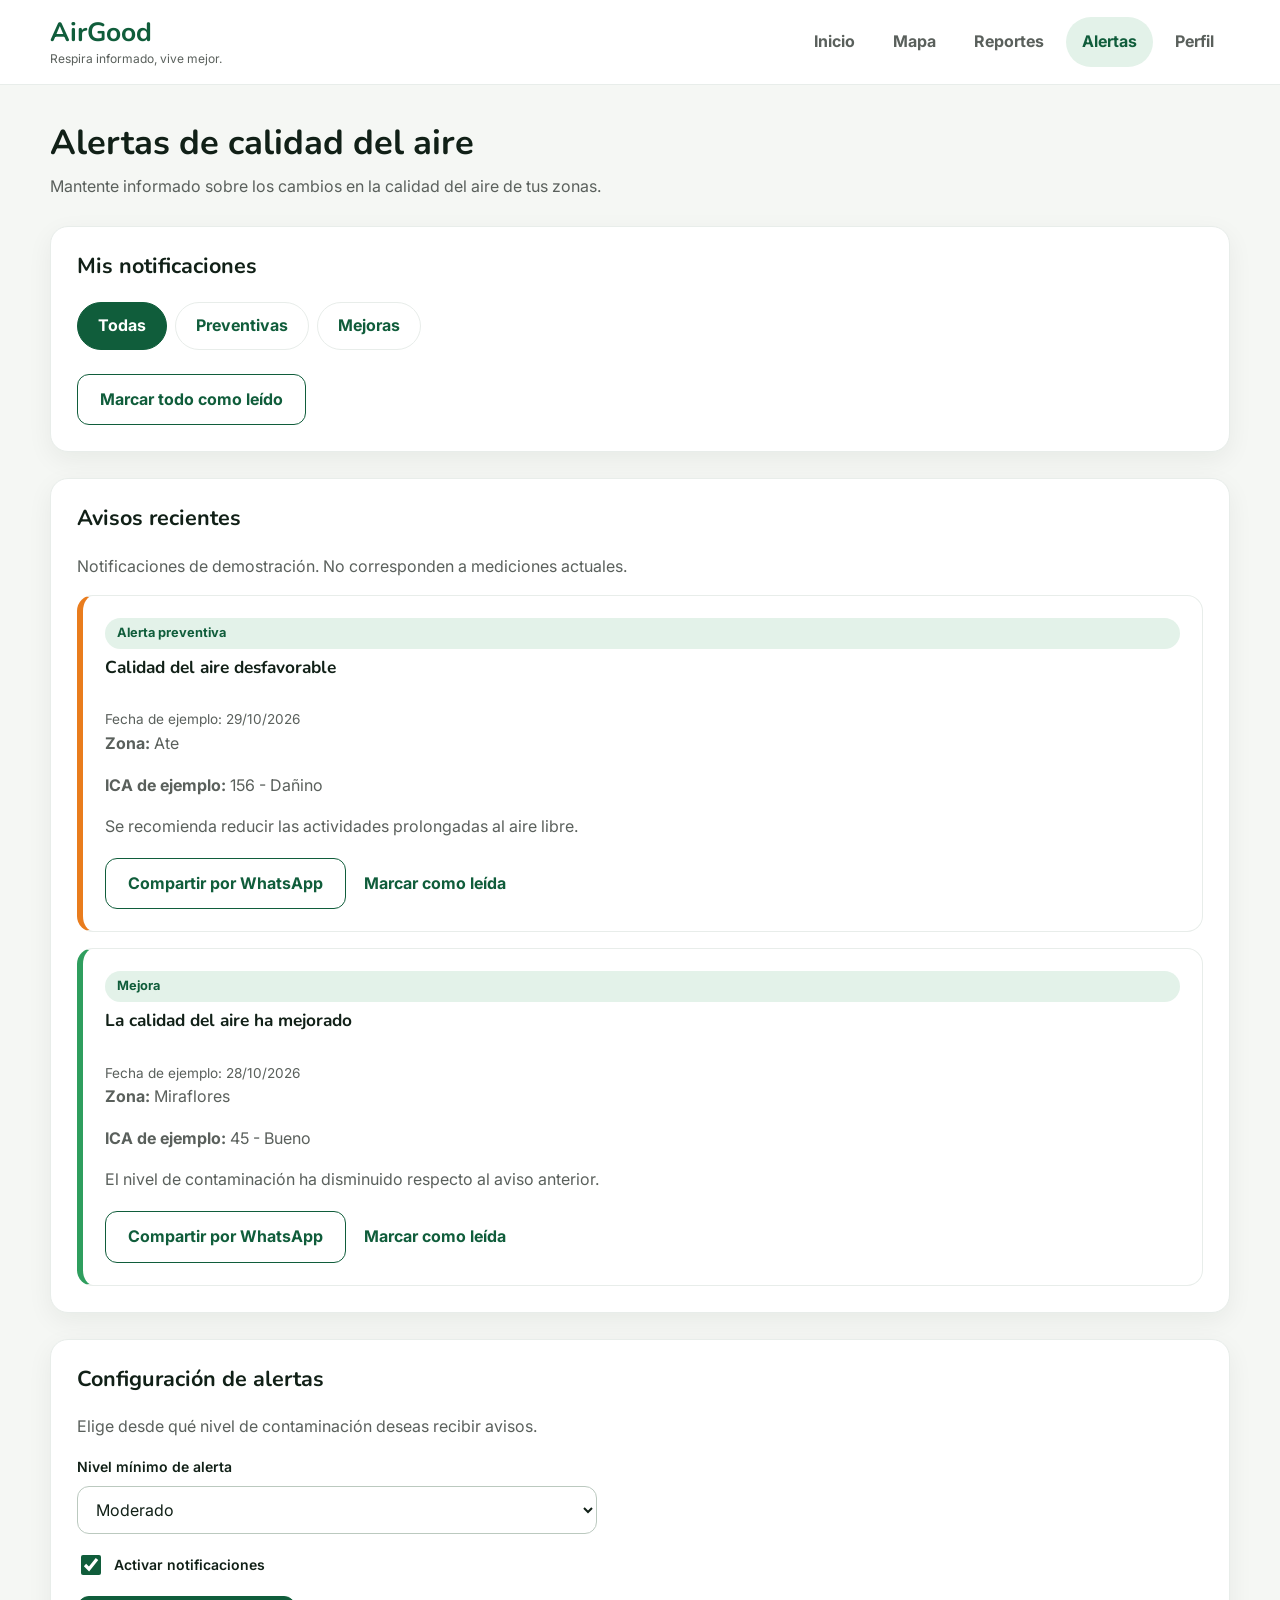
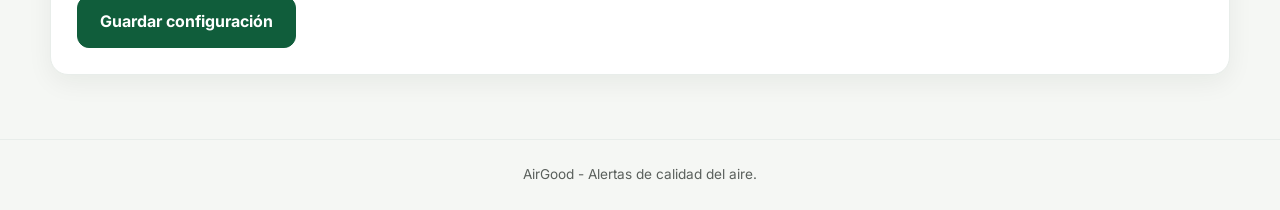
==== pages/alertas.html @ be65d41e "carga inicial de la landing page AirGood" ====
<!DOCTYPE html>
<html lang="es">

<head>
    <meta charset="UTF-8">
    <meta name="viewport"
          content="width=device-width, initial-scale=1.0">
    <meta name="description"
          content="Consulta las alertas de calidad del aire de AirGood.">

    <title>Alertas | AirGood</title>
       
     <link rel="stylesheet" href="../css/style.css">
     <link rel="stylesheet" href="../css/responsive.css">
</head>

<body>

    <!-- Encabezado -->
    <header class="encabezado-principal">

        <div class="marca">
            <h1>AirGood</h1>
            <p>Respira informado, vive mejor.</p>
        </div>

        <nav class="navegacion"
             aria-label="Navegación principal">
            <ul>
                <li><a href="inicio.html">Inicio</a></li>
                <li><a href="mapa.html">Mapa</a></li>
                <li><a href="reportes.html">Reportes</a></li>
                <li>
                    <a href="alertas.html"
                       aria-current="page">Alertas</a>
                </li>
                <li><a href="perfil.html">Perfil</a></li>
            </ul>
        </nav>

    </header>

    <main class="contenedor-alertas">

        <!-- Presentación -->
        <section class="encabezado-seccion">

            <h2>Alertas de calidad del aire</h2>

            <p>
                Mantente informado sobre los cambios
                en la calidad del aire de tus zonas.
            </p>

        </section>

        <!-- Filtros -->
        <section class="seccion-filtros-alertas"
                 aria-labelledby="titulo-filtros">

            <h3 id="titulo-filtros">
                Mis notificaciones
            </h3>

            <div class="filtros-alertas"
                 role="group"
                 aria-label="Filtrar alertas">

                <button type="button"
                        class="filtro-alerta activo"
                        data-filtro="todas"
                        aria-pressed="true">
                    Todas
                </button>

                <button type="button"
                        class="filtro-alerta"
                        data-filtro="preventiva"
                        aria-pressed="false">
                    Preventivas
                </button>

                <button type="button"
                        class="filtro-alerta"
                        data-filtro="mejora"
                        aria-pressed="false">
                    Mejoras
                </button>

            </div>

            <button type="button"
                    id="marcar-todas-leidas"
                    class="btn-secundario">
                Marcar todo como leído
            </button>

        </section>

        <!-- Listado de alertas -->
        <section class="seccion-lista-alertas"
                 aria-labelledby="titulo-lista">

            <h3 id="titulo-lista">
                Avisos recientes
            </h3>

            <p>
                Notificaciones de demostración.
                No corresponden a mediciones actuales.
            </p>

            <div id="lista-alertas"
                 class="lista-alertas"
                 aria-live="polite">

                <!-- Alerta preventiva -->
                <article class="tarjeta-alerta alerta-preventiva"
                         data-tipo="preventiva">

                    <header>
                        <span class="etiqueta-alerta">
                            Alerta preventiva
                        </span>

                        <h4>
                            Calidad del aire desfavorable
                        </h4>

                        <time datetime="2026-10-29T10:00">
                            Fecha de ejemplo: 29/10/2026
                        </time>
                    </header>

                    <div class="contenido-alerta">

                        <p>
                            <strong>Zona:</strong> Ate
                        </p>

                        <p>
                            <strong>ICA de ejemplo:</strong>
                            156 - Dañino
                        </p>

                        <p>
                            Se recomienda reducir las
                            actividades prolongadas
                            al aire libre.
                        </p>

                    </div>

                    <footer class="acciones-alerta">

                        <button type="button"
                                class="btn-secundario compartir-alerta">
                            Compartir por WhatsApp
                        </button>

                        <button type="button"
                                class="marcar-leida">
                            Marcar como leída
                        </button>

                    </footer>

                </article>

                <!-- Alerta de mejora -->
                <article class="tarjeta-alerta alerta-mejora"
                         data-tipo="mejora">

                    <header>
                        <span class="etiqueta-alerta">
                            Mejora
                        </span>

                        <h4>
                            La calidad del aire ha mejorado
                        </h4>

                        <time datetime="2026-10-28T16:00">
                            Fecha de ejemplo: 28/10/2026
                        </time>
                    </header>

                    <div class="contenido-alerta">

                        <p>
                            <strong>Zona:</strong>
                            Miraflores
                        </p>

                        <p>
                            <strong>ICA de ejemplo:</strong>
                            45 - Bueno
                        </p>

                        <p>
                            El nivel de contaminación
                            ha disminuido respecto
                            al aviso anterior.
                        </p>

                    </div>

                    <footer class="acciones-alerta">

                        <button type="button"
                                class="btn-secundario compartir-alerta">
                            Compartir por WhatsApp
                        </button>

                        <button type="button"
                                class="marcar-leida">
                            Marcar como leída
                        </button>

                    </footer>

                </article>

            </div>

        </section>

        <!-- Configuración de alertas -->
        <section class="seccion-configuracion-alertas"
                 aria-labelledby="titulo-configuracion">

            <h3 id="titulo-configuracion">
                Configuración de alertas
            </h3>

            <p>
                Elige desde qué nivel de contaminación
                deseas recibir avisos.
            </p>

            <form id="form-configuracion-alertas">

                <div class="campo">

                    <label for="umbral-alerta">
                        Nivel mínimo de alerta
                    </label>

                    <select id="umbral-alerta"
                            name="umbral-alerta">

                        <option value="moderado">
                            Moderado
                        </option>

                        <option value="sensible">
                            Dañino para grupos sensibles
                        </option>

                        <option value="danino">
                            Dañino
                        </option>

                        <option value="muy-danino">
                            Muy dañino
                        </option>

                    </select>

                </div>

                <div class="campo">

                    <label>
                        <input
                            type="checkbox"
                            id="notificaciones-activas"
                            name="notificaciones-activas"
                            checked>

                        Activar notificaciones
                    </label>

                </div>

                <button type="submit"
                        class="btn-principal">
                    Guardar configuración
                </button>

            </form>

        </section>

    </main>

    <footer class="pie-pagina">
        <p>
            AirGood - Alertas de calidad del aire.
        </p>
    </footer>
    
<!-- Funciones generales -->
<script src="../js/app.js"></script>

<!-- Gestión de alertas -->
<script src="../js/alertas.js"></script>


</body>
</html>
---- css/style.css ----
/* AirGood | Estilos base compartidos */
/* ==========================================================
   AIRGOOD | STYLES.CSS
   Estilos generales, componentes y pantallas
   ========================================================== */

@import url('https://fonts.googleapis.com/css2?family=Nunito:wght@400;500;600;700;800&family=Inter:wght@400;500;600;700&display=swap');

/* ==========================================================
   01. VARIABLES GLOBALES
   ========================================================== */

:root {
    --verde:#105D3B;
    --verde-panel:#1B6544;
    --verde-claro:#E3F2E9;
    --fondo:#F5F7F4;
    --blanco:#FFFFFF;
    --texto:#112017;
    --secundario:#5A605C;
    --borde:#E8EDEA;
    --bueno:#2F9E5E;
    --moderado:#F0C10F;
    --sensible:#E97C1D;
    --danino:#DB3A31;
    --muy-danino:#8143A4;
    --radio:18px;
    --sombra:0 8px 26px rgba(17,32,23,.06);
    --ancho:1180px
}

/* ==========================================================
   02. RESET Y ESTILOS BASE
   ========================================================== */

* {
    box-sizing:border-box
}

html {
    scroll-behavior:smooth
}

body {
    margin:0;
    background:var(--fondo);
    color:var(--texto);
    font-family:Inter,Arial,sans-serif;
    font-size:16px;
    line-height:1.6
}

h1,h2,h3,h4,h5,p {
    margin-top:0
}

h1,h2,h3,h4,h5 {
    font-family:Nunito,Arial,sans-serif;
    line-height:1.25
}

h1 {
    font-size:clamp(1.8rem,3vw,2.5rem)
}

h2 {
    font-size:clamp(1.65rem,2.7vw,2.4rem)
}

h3 {
    font-size:1.35rem
}

h4 {
    font-size:1.08rem
}

p {
    color:var(--secundario)
}

a {
    color:var(--verde);
    text-underline-offset:3px
}

a:hover {
    text-decoration-thickness:2px
}

button,input,select,textarea {
    font:inherit
}

button {
    cursor:pointer
}

button:disabled {
    opacity:.55;
    cursor:not-allowed
}

input,select,textarea {
    width:100%;
    min-height:48px;
    padding:12px 14px;
    border:1.5px solid #bbc9bf;
    border-radius:12px;
    background:#fff;
    color:var(--texto)
}

textarea {
    resize:vertical;
    min-height:120px
}

input[type=checkbox],input[type=radio] {
    width:20px;
    height:20px;
    min-height:20px;
    accent-color:var(--verde);
    flex:none
}

input[type=file] {
    height:auto
}

label {
    font-weight:600
}

label:has(> input[type=checkbox]) {
    display:flex;
    align-items:center;
    gap:10px
}

fieldset {
    border:1px solid var(--borde);
    border-radius:var(--radio);
    padding:20px;
    margin:0 0 20px
}

legend {
    font-weight:700;
    padding:0 8px
}

ul {
    padding-left:22px
}

img,svg {
    max-width:100%
}

:focus-visible {
    outline:3px solid #E97C1D;
    outline-offset:3px
}

::placeholder {
    color:#68786e
}

/* ==========================================================
   04. COMPONENTES REUTILIZABLES
   ========================================================== */

.btn-principal,.btn-secundario,.btn-peligro,button[type=submit] {
    display:inline-flex;
    align-items:center;
    justify-content:center;
    min-height:48px;
    padding:12px 22px;
    border-radius:12px;
    font-weight:700;
    text-align:center;
    text-decoration:none;
    transition:transform .15s,background .15s,border-color .15s
}

.btn-principal,button[type=submit] {
    background:var(--verde);
    border:1px solid var(--verde);
    color:#fff
}

.btn-principal:hover,button[type=submit]:hover {
    background:#08482c;
    transform:translateY(-1px)
}

.btn-secundario {
    background:#fff;
    border:1.5px solid var(--verde);
    color:var(--verde)
}

.btn-secundario:hover {
    background:var(--verde-claro)
}

.btn-peligro {
    background:#fff;
    border:1.5px solid #b42318;
    color:#a51d16
}

.btn-peligro:hover {
    background:#fff1f0
}

.campo {
    display:grid;
    gap:8px;
    margin-bottom:18px
}

.campo>label {
    font-size:14px
}

.acciones-perfil,.acciones-reporte,.acciones-alerta {
    display:flex;
    gap:12px;
    align-items:center;
    flex-wrap:wrap
}

/* ==========================================================
   05. ENCABEZADO Y NAVEGACIÓN
   ========================================================== */

.encabezado-principal {
    background:#fff;
    border-bottom:1px solid var(--borde);
    display:flex;
    align-items:center;
    justify-content:space-between;
    gap:22px;
    padding:16px max(24px,calc((100vw - var(--ancho))/2));
    position:sticky;
    top:0;
    z-index:20
}

.marca h1 {
    font-size:1.65rem;
    color:var(--verde);
    margin:0
}

.marca p {
    font-size:.75rem;
    margin:0
}

.navegacion ul {
    display:flex;
    align-items:center;
    gap:6px;
    list-style:none;
    margin:0;
    padding:0
}

.navegacion a {
    display:block;
    padding:12px 16px;
    border-radius:999px;
    text-decoration:none;
    font-weight:700;
    color:var(--secundario)
}

.navegacion a:hover,.navegacion a[aria-current=page] {
    background:var(--verde-claro);
    color:var(--verde)
}

.pie-pagina {
    border-top:1px solid var(--borde);
    text-align:center;
    padding:24px 16px
}

.pie-pagina p {
    margin:0;
    font-size:.85rem
}

/* ==========================================================
   03. CONTENEDORES Y TARJETAS
   ========================================================== */

.contenedor-inicio,.contenedor-mapa,.contenedor-reportes,.contenedor-alertas,.contenedor-perfil-usuario {
    width:min(var(--ancho),calc(100% - 48px));
    margin:36px auto 64px
}

.contenedor-inicio>section,.contenedor-reportes>section,.contenedor-alertas>section,.contenedor-perfil-usuario>section,.contenedor-mapa>section {
    margin-bottom:26px
}

.contenedor-inicio>section:not(.seccion-bienvenida),.contenedor-reportes>section:not(.encabezado-seccion),.contenedor-alertas>section:not(.encabezado-seccion),.contenedor-perfil-usuario>section:not(.encabezado-seccion),.controles-mapa,.seccion-mapa,.panel-detalle-estacion {
    background:#fff;
    border:1px solid var(--borde);
    border-radius:var(--radio);
    box-shadow:var(--sombra);
    padding:26px
}

.encabezado-seccion {
    margin-bottom:28px
}

.encabezado-seccion h2 {
    margin-bottom:10px
}

.encabezado-seccion p {
    max-width:740px
}

.tarjeta-recomendacion,.tarjeta-reporte,.tarjeta-alerta,.tarjeta-zona,.tarjeta-seguridad,.tarjeta-ica {
    background:#fff;
    border:1px solid var(--borde);
    border-radius:16px;
    padding:22px
}

.lista-recomendaciones,.lista-reportes,.lista-alertas,.lista-zonas {
    display:grid;
    gap:16px
}

.lista-recomendaciones {
    grid-template-columns:repeat(3,minmax(0,1fr))
}

.lista-reportes,.lista-zonas {
    grid-template-columns:repeat(2,minmax(0,1fr))
}

.tarjeta-recomendacion {
    background:var(--fondo)
}

.tarjeta-ica {
    display:flex;
    align-items:center;
    gap:30px;
    background:var(--verde-claro)
}

.indicador-ica {
    flex:0 0 240px;
    text-align:center
}

.valor-ica {
    display:block;
    font:800 56px/1.1 Nunito,Arial,sans-serif;
    color:var(--texto)
}

.categoria-ica {
    font-weight:800;
    color:#7a3d00
}

.tarjeta-ica small {
    align-self:end;
    color:var(--secundario)
}

.tarjeta-seguridad {
    border-left:6px solid var(--sensible);
    background:#fff8ef
}

.contenedor-pronostico {
    overflow-x:auto
}

table {
    border-collapse:collapse;
    width:100%;
    min-width:480px
}

th,td {
    padding:14px 16px;
    text-align:left;
    border-bottom:1px solid var(--borde)
}

th {
    background:var(--verde-claro)
}

caption {
    text-align:left;
    font-weight:700;
    margin-bottom:10px
}

.ubicacion-actual {
    display:grid;
    gap:8px;
    max-width:350px
}

/* ==========================================================
   06. LOGIN Y REGISTRO
   ========================================================== */

.contenedor-acceso {
    min-height:100vh;
    display:grid;
    grid-template-columns:minmax(0,1fr) minmax(0,1fr)
}

.panel-informativo {
    background:var(--verde-panel);
    color:#fff;
    padding:clamp(36px,7vw,100px);
    display:flex;
    flex-direction:column;
    justify-content:center
}

.panel-informativo h1,.panel-informativo h2,.panel-informativo p,.panel-informativo li {
    color:#fff
}

.panel-informativo h1 {
    font-size:2.8rem
}

.panel-informativo h2 {
    font-size:clamp(1.9rem,3vw,2.8rem)
}

.panel-informativo p {
    opacity:.94
}

.panel-informativo li {
    margin:10px 0
}

.panel-formulario {
    padding:clamp(28px,7vw,100px);
    display:flex;
    flex-direction:column;
    justify-content:center;
    max-width:720px;
    width:100%;
    margin:auto
}

.panel-formulario form {
    width:100%
}

.panel-formulario h2 {
    margin-bottom:12px
}

.panel-formulario button[type=submit] {
    width:100%
}

/* ==========================================================
   07. SELECCIÓN DE PERFIL
   ========================================================== */

.contenedor-perfil {
    max-width:920px;
    margin:0 auto;
    padding:36px 24px 70px
}

.encabezado-perfil {
    text-align:center;
    margin-bottom:30px
}

.encabezado-perfil h1 {
    color:var(--verde);
    margin-bottom:4px
}

.configuracion-perfil {
    background:#fff;
    border:1px solid var(--borde);
    border-radius:24px;
    padding:clamp(20px,4vw,42px);
    box-shadow:var(--sombra)
}

.tarjetas-perfil {
    display:grid;
    grid-template-columns:repeat(2,minmax(0,1fr));
    gap:14px;
    margin:16px 0
}

.tarjeta-perfil {
    display:grid;
    grid-template-columns:24px 1fr;
    gap:5px 12px;
    border:2px solid var(--borde);
    border-radius:16px;
    padding:20px;
    cursor:pointer
}

.tarjeta-perfil input {
    grid-row:span 2;
    align-self:center
}

.tarjeta-perfil span {
    font-size:.88rem;
    color:var(--secundario);
    font-weight:400
}

.tarjeta-perfil:has(input:checked) {
    border-color:var(--verde);
    background:var(--verde-claro)
}

.opcion-general {
    padding:12px
}

.grupo-ubicacion .campo {
    margin-bottom:0
}

/* ==========================================================
   09. MAPA
   ========================================================== */

.controles-mapa form {
    display:flex;
    align-items:end;
    gap:14px;
    flex-wrap:wrap
}

.controles-mapa form .campo {
    flex:1 1 280px;
    margin:0
}

.filtros-mapa {
    display:flex;
    gap:20px;
    flex-wrap:wrap;
    margin-top:18px
}

.distribucion-mapa {
    display:grid;
    grid-template-columns:minmax(0,1.65fr) minmax(290px,1fr);
    gap:20px;
    align-items:start
}

.mapa-interactivo {
    min-height:440px;
    background:linear-gradient(135deg,#e3f2e9,#d4e8df);
    border:2px dashed #a7c4b2;
    border-radius:16px;
    display:grid;
    place-items:center;
    text-align:center;
    padding:28px;
    margin-bottom:18px
}

.mapa-interactivo p {
    max-width:340px
}

.leyenda-ica ul {
    list-style:none;
    padding:0;
    display:grid;
    gap:7px
}

.leyenda-ica li {
    padding:8px 12px;
    border-left:6px solid;
    border-radius:6px;
    background:var(--fondo)
}

.nivel-bueno {
    border-color:var(--bueno)!important
}

.nivel-moderado {
    border-color:var(--moderado)!important
}

.nivel-sensible {
    border-color:var(--sensible)!important
}

.nivel-danino {
    border-color:var(--danino)!important
}

.nivel-muy-danino,.nivel-peligroso {
    border-color:var(--muy-danino)!important
}

.panel-detalle-estacion {
    position:sticky;
    top:110px
}

.dato-contaminante {
    padding:12px 0;
    border-bottom:1px solid var(--borde)
}

.dato-contaminante h5 {
    margin-bottom:4px
}

.dato-contaminante p {
    margin:0
}

.reportes-zona {
    margin:20px 0
}

/* ==========================================================
   10. REPORTES
   ========================================================== */

.filtros-reportes form {
    display:flex;
    align-items:end;
    gap:14px;
    flex-wrap:wrap
}

.filtros-reportes form .campo {
    flex:1 1 200px;
    margin:0
}

.tarjeta-reporte {
    display:flex;
    flex-direction:column;
    gap:10px
}

.tarjeta-reporte footer {
    margin-top:auto;
    display:flex;
    align-items:center;
    justify-content:space-between;
    gap:12px;
    flex-wrap:wrap
}

.etiqueta-reporte,.etiqueta-alerta {
    display:inline-block;
    background:var(--verde-claro);
    color:var(--verde);
    border-radius:999px;
    padding:5px 12px;
    font-size:.8rem;
    font-weight:700
}

.seccion-nuevo-reporte {
    scroll-margin-top:115px
}

.seccion-nuevo-reporte form {
    max-width:800px
}

/* ==========================================================
   11. ALERTAS
   ========================================================== */

.filtros-alertas {
    display:flex;
    gap:8px;
    flex-wrap:wrap;
    margin-bottom:18px
}

.filtro-alerta {
    min-height:48px;
    padding:10px 20px;
    border:1px solid var(--borde);
    background:#fff;
    border-radius:999px;
    color:var(--verde);
    font-weight:700
}

.filtro-alerta.activo,.filtro-alerta[aria-pressed=true] {
    background:var(--verde);
    color:#fff
}

.seccion-filtros-alertas>button {
    margin-top:6px
}

.tarjeta-alerta {
    border-left:6px solid var(--sensible)
}

.tarjeta-alerta.alerta-mejora {
    border-left-color:var(--bueno)
}

.tarjeta-alerta header {
    display:grid;
    gap:8px
}

.tarjeta-alerta time {
    color:var(--secundario);
    font-size:.85rem
}

.tarjeta-alerta footer {
    margin-top:18px
}

.marcar-leida {
    border:0;
    background:transparent;
    color:var(--verde);
    font-weight:700;
    min-height:48px
}

.seccion-configuracion-alertas form {
    max-width:520px
}

/* ==========================================================
   12. PERFIL
   ========================================================== */

.contenedor-perfil-usuario>section:not(.encabezado-seccion) {
    scroll-margin-top:110px
}

.contenedor-perfil-usuario form {
    max-width:750px
}

.seccion-perfil-salud fieldset {
    display:grid;
    gap:12px
}

.seccion-perfil-salud button {
    margin-top:12px
}

.tarjeta-zona {
    display:grid;
    gap:8px
}

.tarjeta-zona p {
    margin:0
}

.tarjeta-zona button {
    justify-self:start
}

.seccion-zonas>button {
    margin-top:16px
}

.seccion-sensores form {
    margin-top:20px;
    padding-top:20px;
    border-top:1px solid var(--borde)
}

.seccion-ayuda li {
    margin-bottom:12px
}

.seccion-zona-riesgo {
    border-color:#f3c5c2!important;
    background:#fff8f7!important
}

.seccion-zona-riesgo h3 {
    color:#a51d16
}

/* ==========================================================
   14. ACCESIBILIDAD Y PREFERENCIAS
   ========================================================== */

html.letra-grande {
    font-size:18px
}

html.letra-muy-grande {
    font-size:20px
}

html.alto-contraste {
    --texto:#07160c;
    --secundario:#263a2e;
    --borde:#536e5a
}

html.alto-contraste input,html.alto-contraste select,html.alto-contraste textarea {
    border-width:2px
}

.tarjeta-alerta[hidden] {
    display: none;
}

.alerta-leida {
    opacity: 0.65;
    background-color: #F5F7F4;
}

.filtro-alerta.activo {
    background-color: #105D3B;
    color: #FFFFFF;
    border-color: #105D3B;
}

.mensaje-sistema {
    position: fixed;
    bottom: 24px;
    right: 24px;
    z-index: 1000;

    max-width: 350px;
    padding: 14px 20px;

    background-color: #FFFFFF;
    color: #112017;

    border: 1px solid #E8EDEA;
    border-radius: 12px;

    box-shadow: 0 4px 16px rgba(0, 0, 0, 0.12);
}

.mensaje-sistema.exito {
    border-left: 5px solid #105D3B;
}

.mensaje-sistema.error {
    border-left: 5px solid #DB3A31;
}


@media(prefers-reduced-motion:reduce) {
    *,*::before,*::after {
        scroll-behavior:auto!important;
        transition:none!important
    }

}

@media (max-width: 768px) {
    .mensaje-sistema {
        left: 16px;
        right: 16px;
        bottom: 90px;
        max-width: none;
    }
}
---- css/responsive.css ----
/* ==========================================================
   AIRGOOD | RESPONSIVE.CSS
   Adaptaciones por tamaño de pantalla
   ========================================================== */

/* 01. TABLETS Y PANTALLAS MEDIANAS */
@media(max-width:1024px) {
    .encabezado-principal {
        padding:14px 24px
    }

    .navegacion a {
        padding:10px 12px
    }

    .distribucion-mapa {
        grid-template-columns:minmax(0,1fr) 320px
    }

    .tarjeta-ica {
        flex-wrap:wrap
    }

    .indicador-ica {
        flex-basis:190px
    }

    .lista-recomendaciones {
        grid-template-columns:repeat(2,minmax(0,1fr))
    }

}

/* 02. CELULARES */
@media(max-width:768px) {
    body {
        padding-bottom:74px
    }

    .encabezado-principal {
        position:relative;
        padding:14px 18px;
        display:block
    }

    .marca h1 {
        font-size:1.45rem
    }

    .marca p {
        font-size:.7rem
    }

    /* Barra de navegación inferior compartida */
    .navegacion {
        position:fixed;
        bottom:0;
        left:0;
        right:0;
        z-index:50;
        background:#fff;
        border-top:1px solid var(--borde);
        box-shadow:0 -5px 18px rgba(17,32,23,.08);
        padding:6px 4px max(6px,env(safe-area-inset-bottom))
    }

    .navegacion ul {
        display:grid;
        grid-template-columns:repeat(5,minmax(0,1fr));
        gap:2px
    }

    .navegacion a {
        font-size:.72rem;
        padding:12px 2px;
        text-align:center;
        min-height:48px;
        display:grid;
        place-items:center;
        border-radius:14px
    }

    .contenedor-inicio,.contenedor-mapa,.contenedor-reportes,.contenedor-alertas,.contenedor-perfil-usuario {
        width:calc(100% - 28px);
        margin:24px auto 40px
    }

    .contenedor-inicio>section:not(.seccion-bienvenida),.contenedor-reportes>section:not(.encabezado-seccion),.contenedor-alertas>section:not(.encabezado-seccion),.contenedor-perfil-usuario>section:not(.encabezado-seccion),.controles-mapa,.seccion-mapa,.panel-detalle-estacion {
        padding:20px
    }

    .distribucion-mapa {
        grid-template-columns:1fr
    }

    .panel-detalle-estacion {
        position:static
    }

    .mapa-interactivo {
        min-height:340px
    }

    .lista-recomendaciones,.lista-reportes,.lista-zonas {
        grid-template-columns:1fr
    }

    .tarjeta-ica {
        display:block;
        text-align:center
    }

    .indicador-ica {
        margin-bottom:18px
    }

    .tarjeta-ica small {
        display:block;
        margin-top:14px
    }

    .contenedor-acceso {
        grid-template-columns:1fr;
        min-height:auto
    }

    .panel-informativo {
        padding:28px 22px
    }

    .panel-informativo h1 {
        font-size:2rem
    }

    .panel-informativo h2 {
        font-size:1.6rem
    }

    .panel-formulario {
        padding:30px 22px 45px;
        max-width:600px
    }

    .contenedor-perfil {
        padding:24px 14px 42px
    }

    .tarjetas-perfil {
        grid-template-columns:1fr
    }

    .filtros-reportes form,.controles-mapa form {
        display:grid;
        grid-template-columns:1fr
    }

    .filtros-reportes form .campo,.controles-mapa form .campo {
        width:100%
    }

    .pie-pagina {
        padding-bottom:22px
    }

}

/* 03. CELULARES PEQUEÑOS */
@media(max-width:480px) {
    h2 {
        font-size:1.7rem
    }

    h3 {
        font-size:1.2rem
    }

    .contenedor-inicio>section:not(.seccion-bienvenida),.contenedor-reportes>section:not(.encabezado-seccion),.contenedor-alertas>section:not(.encabezado-seccion),.contenedor-perfil-usuario>section:not(.encabezado-seccion),.controles-mapa,.seccion-mapa,.panel-detalle-estacion {
        padding:16px
    }

    .tarjeta-perfil,.tarjeta-reporte,.tarjeta-alerta,.tarjeta-zona,.tarjeta-recomendacion {
        padding:16px
    }

    .acciones-reporte,.acciones-alerta {
        flex-direction:column;
        align-items:stretch
    }

    .acciones-reporte>* ,.acciones-alerta>* {
        width:100%;
        text-align:center
    }

    .mapa-interactivo {
        min-height:280px
    }

    .filtros-mapa {
        display:grid;
        gap:10px
    }

    .valor-ica {
        font-size:48px
    }

    .panel-informativo {
        padding:22px 18px
    }

    .panel-formulario {
        padding:26px 18px 36px
    }

    .btn-principal,.btn-secundario,.btn-peligro,button[type=submit] {
        width:100%
    }

    .filtros-alertas {
        display:grid;
        grid-template-columns:repeat(3,minmax(0,1fr));
        gap:4px
    }

    .filtro-alerta {
        padding:10px 4px;
        font-size:.75rem
    }

}


/* ==========================================================
   04. ELEMENTOS SOLO PARA MÓVIL
   Ocultos por defecto: en escritorio no se ven.
   ========================================================== */
.saludo-movil,
.ica-cta,
.seccion-carrusel,
.chips-categorias,
.btn-filtros,
.nav-icono {
    display: none
}

.icono-circulo {
    display: grid;
    place-items: center;
    flex: none;
    width: 44px;
    height: 44px;
    border-radius: 50%;
    background: var(--verde-claro);
    color: var(--verde)
}

.icono-circulo svg {
    width: 22px;
    height: 22px
}

.insignia-ica {
    display: inline-block;
    width: fit-content;
    padding: 4px 12px;
    border-radius: 999px;
    font-size: .85rem;
    font-weight: 800;
    margin: 4px 0 10px
}

@media(max-width:768px) {

    /* ---------- Barra inferior con íconos ---------- */
    .navegacion a,
    .navegacion a:hover,
    .navegacion a[aria-current=page] {
        background: transparent;
        gap: 2px;
        padding: 6px 2px
    }

    .nav-icono {
        display: grid;
        place-items: center;
        width: 56px;
        height: 30px;
        border-radius: 999px
    }

    .nav-icono svg {
        width: 22px;
        height: 22px
    }

    .navegacion a:hover .nav-icono,
    .navegacion a[aria-current=page] .nav-icono {
        background: var(--verde-claro)
    }

    .navegacion a[aria-current=page] {
        color: var(--verde)
    }

    /* ---------- Texto que sigue disponible para lectores de pantalla ---------- */
    .seccion-bienvenida h2,
    .seccion-bienvenida>p,
    .controles-mapa h3,
    .controles-mapa .campo>label {
        position: absolute;
        width: 1px;
        height: 1px;
        margin: -1px;
        overflow: hidden;
        clip: rect(0 0 0 0);
        white-space: nowrap
    }

    /* ---------- Inicio: saludo y campana ---------- */
    .saludo-movil {
        display: flex;
        align-items: center;
        gap: 12px;
        margin-bottom: 18px
    }

    .avatar-iniciales {
        display: grid;
        place-items: center;
        flex: none;
        width: 48px;
        height: 48px;
        border-radius: 50%;
        background: var(--verde);
        color: #fff;
        font: 800 1.15rem Nunito, Arial, sans-serif
    }

    .saludo-texto {
        flex: 1;
        min-width: 0
    }

    .saludo-texto p {
        margin: 0;
        font-size: .85rem
    }

    .saludo-texto strong {
        display: block;
        font: 800 1.2rem/1.2 Nunito, Arial, sans-serif;
        color: var(--texto)
    }

    .btn-campana {
        position: relative;
        display: grid;
        place-items: center;
        flex: none;
        width: 48px;
        height: 48px;
        border-radius: 50%;
        background: #fff;
        border: 1px solid var(--borde);
        color: var(--verde)
    }

    .btn-campana svg {
        width: 24px;
        height: 24px
    }

    .punto-alerta {
        position: absolute;
        top: 10px;
        right: 12px;
        width: 10px;
        height: 10px;
        border-radius: 50%;
        background: var(--danino);
        border: 2px solid #fff
    }

    .punto-alerta[hidden] {
        display: none
    }

    /* ---------- Inicio: la tarjeta del ICA lleva a la acción principal ---------- */
    .ica-cta {
        display: inline-flex;
        width: 100%;
        margin-top: 14px
    }

    /* ---------- Inicio: carruseles horizontales ---------- */
    .contenedor-inicio>section.seccion-carrusel {
        display: block;
        background: none;
        border: 0;
        box-shadow: none;
        padding: 0
    }

    .cabecera-carrusel {
        display: flex;
        justify-content: space-between;
        align-items: baseline;
        gap: 12px;
        margin-bottom: 12px
    }

    .cabecera-carrusel h2 {
        margin: 0;
        font-size: 1.25rem
    }

    .cabecera-carrusel a {
        font-weight: 700;
        font-size: .9rem;
        white-space: nowrap
    }

    .carrusel {
        display: flex;
        gap: 12px;
        overflow-x: auto;
        scroll-snap-type: x mandatory;
        margin: 0 -14px;
        padding: 2px 14px 8px;
        scroll-padding-left: 14px;
        scrollbar-width: none
    }

    .carrusel::-webkit-scrollbar {
        display: none
    }

    .tarjeta-carrusel {
        flex: 0 0 74%;
        max-width: 280px;
        scroll-snap-align: start;
        display: grid;
        gap: 6px;
        align-content: start;
        padding: 16px;
        background: #fff;
        border: 1px solid var(--borde);
        border-radius: 16px
    }

    .tarjeta-carrusel strong {
        font: 800 1.05rem/1.25 Nunito, Arial, sans-serif
    }

    .tarjeta-carrusel p,
    .tarjeta-carrusel small {
        margin: 0
    }

    .texto-corto {
        font-size: .9rem;
        display: -webkit-box;
        -webkit-line-clamp: 2;
        line-clamp: 2;
        -webkit-box-orient: vertical;
        overflow: hidden
    }

    .carrusel-vacio {
        margin: 0;
        padding: 16px;
        width: 100%;
        background: #fff;
        border: 1px dashed var(--borde);
        border-radius: 16px
    }

    /* ---------- Mapa: buscador con botón de filtros ---------- */
    .controles-mapa form {
        display: flex;
        flex-direction: row;
        align-items: stretch;
        gap: 10px
    }

    .controles-mapa form .campo {
        flex: 1;
        min-width: 0;
        width: auto
    }

    .controles-mapa form button[type=submit] {
        display: none
    }

    .btn-filtros {
        display: grid;
        place-items: center;
        flex: none;
        width: 48px;
        min-height: 48px;
        border: 0;
        border-radius: 12px;
        background: var(--verde);
        color: #fff
    }

    .btn-filtros svg {
        width: 22px;
        height: 22px
    }

    .controles-mapa .filtros-mapa {
        display: none
    }

    .controles-mapa .filtros-mapa.abierto {
        display: grid;
        gap: 10px;
        margin-top: 14px
    }

    /* ---------- Reportes: chips de tipo de incidente ---------- */
    .chips-categorias {
        display: flex;
        gap: 10px;
        overflow-x: auto;
        padding: 2px 0 12px;
        scrollbar-width: none
    }

    .chips-categorias::-webkit-scrollbar {
        display: none
    }

    .chip-categoria {
        display: grid;
        justify-items: center;
        gap: 6px;
        flex: none;
        width: 68px;
        padding: 0;
        border: 0;
        background: none;
        font-size: .75rem;
        font-weight: 700;
        color: var(--secundario)
    }

    .chip-categoria .icono-circulo {
        width: 56px;
        height: 56px;
        background: #fff;
        border: 1.5px solid var(--borde)
    }

    .chip-categoria[aria-pressed=true] {
        color: var(--verde)
    }

    .chip-categoria[aria-pressed=true] .icono-circulo {
        background: var(--verde);
        border-color: var(--verde);
        color: #fff
    }

    .filtros-reportes .campo-categoria {
        display: none
    }

}
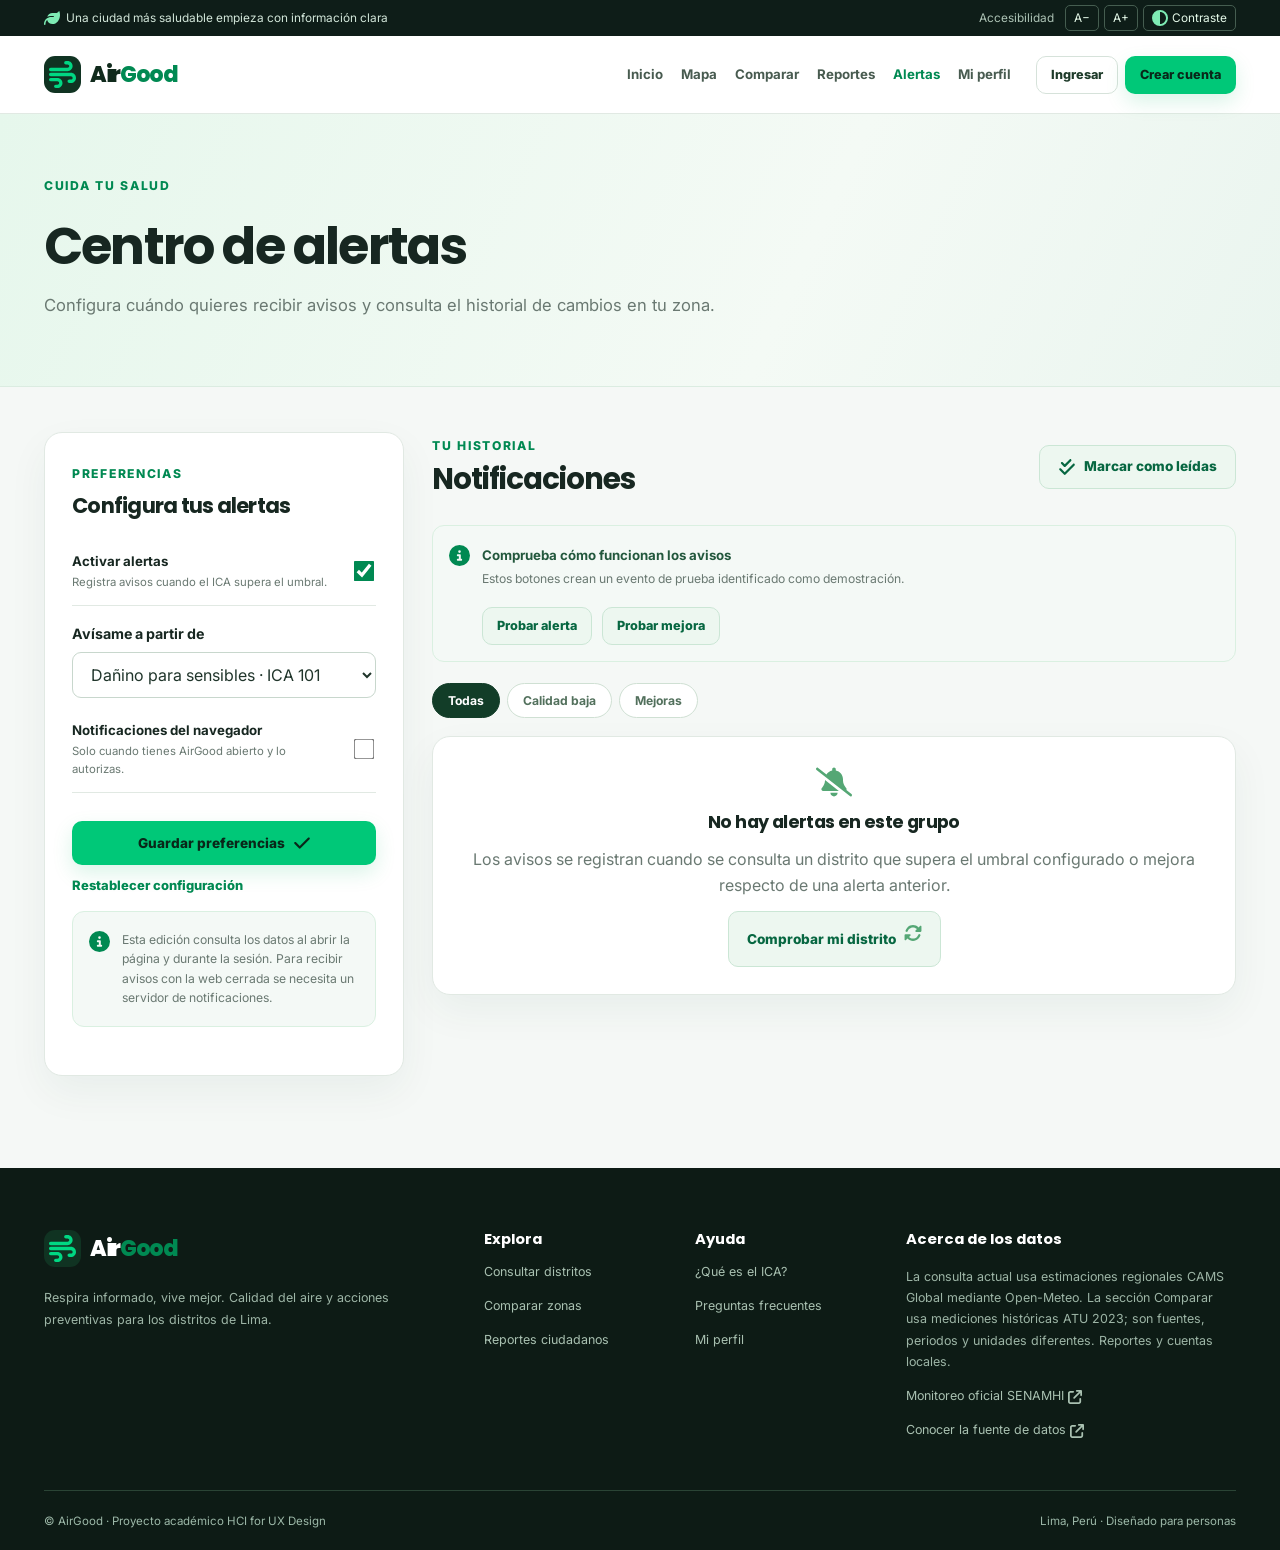
==== commit f3ae0ed2: "Actualización final de la landing page-AirdGood" ====
--- a/pages/alertas.html
+++ b/pages/alertas.html
@@ -1,312 +1,23 @@
-
-<!DOCTYPE html>
+<!doctype html>
 <html lang="es">
-
 <head>
-    <meta charset="UTF-8">
-    <meta name="viewport"
-          content="width=device-width, initial-scale=1.0">
-    <meta name="description"
-          content="Consulta las alertas de calidad del aire de AirGood.">
-
-    <title>Alertas | AirGood</title>
-       
-     <link rel="stylesheet" href="../css/style.css">
-     <link rel="stylesheet" href="../css/responsive.css">
+<meta charset="UTF-8">
+<meta name="viewport" content="width=device-width, initial-scale=1">
+<meta name="theme-color" content="#10221b">
+<meta name="description" content="AirGood: monitoreo de calidad del aire en Lima, recomendaciones y alertas por distrito.">
+<title>Mis alertas | AirGood</title>
+<link rel="icon" href="../assets/icons/favicon.svg" type="image/svg+xml">
+<link rel="preconnect" href="https://fonts.googleapis.com">
+<link rel="preconnect" href="https://fonts.gstatic.com" crossorigin>
+<link href="https://fonts.googleapis.com/css2?family=Inter:wght@400;500;600;700;800&family=Poppins:wght@500;600;700;800&display=swap" rel="stylesheet">
+<link href="https://fonts.googleapis.com/css2?family=Material+Symbols+Rounded:opsz,wght,FILL,GRAD@24,500,0,0" rel="stylesheet">
+<link rel="stylesheet" href="../css/style.css">
+<link rel="stylesheet" href="../css/responsive.css">
+<script defer src="../js/data.js"></script>
+<script defer src="../js/icons.js"></script>
+<script defer src="../js/app.js"></script>
 </head>
-
-<body>
-
-    <!-- Encabezado -->
-    <header class="encabezado-principal">
-
-        <div class="marca">
-            <h1>AirGood</h1>
-            <p>Respira informado, vive mejor.</p>
-        </div>
-
-        <nav class="navegacion"
-             aria-label="Navegación principal">
-            <ul>
-                <li><a href="inicio.html">Inicio</a></li>
-                <li><a href="mapa.html">Mapa</a></li>
-                <li><a href="reportes.html">Reportes</a></li>
-                <li>
-                    <a href="alertas.html"
-                       aria-current="page">Alertas</a>
-                </li>
-                <li><a href="perfil.html">Perfil</a></li>
-            </ul>
-        </nav>
-
-    </header>
-
-    <main class="contenedor-alertas">
-
-        <!-- Presentación -->
-        <section class="encabezado-seccion">
-
-            <h2>Alertas de calidad del aire</h2>
-
-            <p>
-                Mantente informado sobre los cambios
-                en la calidad del aire de tus zonas.
-            </p>
-
-        </section>
-
-        <!-- Filtros -->
-        <section class="seccion-filtros-alertas"
-                 aria-labelledby="titulo-filtros">
-
-            <h3 id="titulo-filtros">
-                Mis notificaciones
-            </h3>
-
-            <div class="filtros-alertas"
-                 role="group"
-                 aria-label="Filtrar alertas">
-
-                <button type="button"
-                        class="filtro-alerta activo"
-                        data-filtro="todas"
-                        aria-pressed="true">
-                    Todas
-                </button>
-
-                <button type="button"
-                        class="filtro-alerta"
-                        data-filtro="preventiva"
-                        aria-pressed="false">
-                    Preventivas
-                </button>
-
-                <button type="button"
-                        class="filtro-alerta"
-                        data-filtro="mejora"
-                        aria-pressed="false">
-                    Mejoras
-                </button>
-
-            </div>
-
-            <button type="button"
-                    id="marcar-todas-leidas"
-                    class="btn-secundario">
-                Marcar todo como leído
-            </button>
-
-        </section>
-
-        <!-- Listado de alertas -->
-        <section class="seccion-lista-alertas"
-                 aria-labelledby="titulo-lista">
-
-            <h3 id="titulo-lista">
-                Avisos recientes
-            </h3>
-
-            <p>
-                Notificaciones de demostración.
-                No corresponden a mediciones actuales.
-            </p>
-
-            <div id="lista-alertas"
-                 class="lista-alertas"
-                 aria-live="polite">
-
-                <!-- Alerta preventiva -->
-                <article class="tarjeta-alerta alerta-preventiva"
-                         data-tipo="preventiva">
-
-                    <header>
-                        <span class="etiqueta-alerta">
-                            Alerta preventiva
-                        </span>
-
-                        <h4>
-                            Calidad del aire desfavorable
-                        </h4>
-
-                        <time datetime="2026-10-29T10:00">
-                            Fecha de ejemplo: 29/10/2026
-                        </time>
-                    </header>
-
-                    <div class="contenido-alerta">
-
-                        <p>
-                            <strong>Zona:</strong> Ate
-                        </p>
-
-                        <p>
-                            <strong>ICA de ejemplo:</strong>
-                            156 - Dañino
-                        </p>
-
-                        <p>
-                            Se recomienda reducir las
-                            actividades prolongadas
-                            al aire libre.
-                        </p>
-
-                    </div>
-
-                    <footer class="acciones-alerta">
-
-                        <button type="button"
-                                class="btn-secundario compartir-alerta">
-                            Compartir por WhatsApp
-                        </button>
-
-                        <button type="button"
-                                class="marcar-leida">
-                            Marcar como leída
-                        </button>
-
-                    </footer>
-
-                </article>
-
-                <!-- Alerta de mejora -->
-                <article class="tarjeta-alerta alerta-mejora"
-                         data-tipo="mejora">
-
-                    <header>
-                        <span class="etiqueta-alerta">
-                            Mejora
-                        </span>
-
-                        <h4>
-                            La calidad del aire ha mejorado
-                        </h4>
-
-                        <time datetime="2026-10-28T16:00">
-                            Fecha de ejemplo: 28/10/2026
-                        </time>
-                    </header>
-
-                    <div class="contenido-alerta">
-
-                        <p>
-                            <strong>Zona:</strong>
-                            Miraflores
-                        </p>
-
-                        <p>
-                            <strong>ICA de ejemplo:</strong>
-                            45 - Bueno
-                        </p>
-
-                        <p>
-                            El nivel de contaminación
-                            ha disminuido respecto
-                            al aviso anterior.
-                        </p>
-
-                    </div>
-
-                    <footer class="acciones-alerta">
-
-                        <button type="button"
-                                class="btn-secundario compartir-alerta">
-                            Compartir por WhatsApp
-                        </button>
-
-                        <button type="button"
-                                class="marcar-leida">
-                            Marcar como leída
-                        </button>
-
-                    </footer>
-
-                </article>
-
-            </div>
-
-        </section>
-
-        <!-- Configuración de alertas -->
-        <section class="seccion-configuracion-alertas"
-                 aria-labelledby="titulo-configuracion">
-
-            <h3 id="titulo-configuracion">
-                Configuración de alertas
-            </h3>
-
-            <p>
-                Elige desde qué nivel de contaminación
-                deseas recibir avisos.
-            </p>
-
-            <form id="form-configuracion-alertas">
-
-                <div class="campo">
-
-                    <label for="umbral-alerta">
-                        Nivel mínimo de alerta
-                    </label>
-
-                    <select id="umbral-alerta"
-                            name="umbral-alerta">
-
-                        <option value="moderado">
-                            Moderado
-                        </option>
-
-                        <option value="sensible">
-                            Dañino para grupos sensibles
-                        </option>
-
-                        <option value="danino">
-                            Dañino
-                        </option>
-
-                        <option value="muy-danino">
-                            Muy dañino
-                        </option>
-
-                    </select>
-
-                </div>
-
-                <div class="campo">
-
-                    <label>
-                        <input
-                            type="checkbox"
-                            id="notificaciones-activas"
-                            name="notificaciones-activas"
-                            checked>
-
-                        Activar notificaciones
-                    </label>
-
-                </div>
-
-                <button type="submit"
-                        class="btn-principal">
-                    Guardar configuración
-                </button>
-
-            </form>
-
-        </section>
-
-    </main>
-
-    <footer class="pie-pagina">
-        <p>
-            AirGood - Alertas de calidad del aire.
-        </p>
-    </footer>
-    
-<!-- Funciones generales -->
-<script src="../js/app.js"></script>
-
-<!-- Gestión de alertas -->
-<script src="../js/alertas.js"></script>
-
-
+<body data-page="alertas">
+<div id="app"><div class="loading-page" role="status">Preparando AirGood…</div></div>
 </body>
-</html>
+</html>
--- a/css/style.css
+++ b/css/style.css
@@ -1,900 +1,2789 @@
-/* AirGood | Estilos base compartidos */
-/* ==========================================================
-   AIRGOOD | STYLES.CSS
-   Estilos generales, componentes y pantallas
-   ========================================================== */
-
-@import url('https://fonts.googleapis.com/css2?family=Nunito:wght@400;500;600;700;800&family=Inter:wght@400;500;600;700&display=swap');
-
-/* ==========================================================
-   01. VARIABLES GLOBALES
-   ========================================================== */
-
 :root {
-    --verde:#105D3B;
-    --verde-panel:#1B6544;
-    --verde-claro:#E3F2E9;
-    --fondo:#F5F7F4;
-    --blanco:#FFFFFF;
-    --texto:#112017;
-    --secundario:#5A605C;
-    --borde:#E8EDEA;
-    --bueno:#2F9E5E;
-    --moderado:#F0C10F;
-    --sensible:#E97C1D;
-    --danino:#DB3A31;
-    --muy-danino:#8143A4;
-    --radio:18px;
-    --sombra:0 8px 26px rgba(17,32,23,.06);
-    --ancho:1180px
-}
-
-/* ==========================================================
-   02. RESET Y ESTILOS BASE
-   ========================================================== */
+    --brand:#00c878;
+    --brand-dark:#008952;
+    --deep:#0c1a16;
+    --deep2:#14291f;
+    --heading:#172721;
+    --text:#35463f;
+    --muted:#6a7972;
+    --line:#e1e9e3;
+    --bg:#f5f8f6;
+    --paper:#fff;
+    --soft:#e8f8ef;
+    --font-size:16px;
+    --radius:18px;
+    --shadow:0 16px 40px rgba(27,67,46,.055)
+}
 
 * {
     box-sizing:border-box
 }
 
 html {
-    scroll-behavior:smooth
+    font-size:var(--font-size);
+    scroll-behavior:smooth;
+    scroll-padding-top:96px
 }
 
 body {
     margin:0;
-    background:var(--fondo);
-    color:var(--texto);
     font-family:Inter,Arial,sans-serif;
-    font-size:16px;
-    line-height:1.6
-}
-
-h1,h2,h3,h4,h5,p {
-    margin-top:0
-}
-
-h1,h2,h3,h4,h5 {
-    font-family:Nunito,Arial,sans-serif;
-    line-height:1.25
-}
-
+    background:var(--bg);
+    color:var(--text);
+    line-height:1.6;
+    font-size:1rem
+}
+
+body,button,input,textarea,select {
+    font-family:Inter,Arial,sans-serif
+}
+
+h1,h2,h3,h4,p {
+    margin:0 0 .8em
+}
+h1,h2,h3,h4 {
+    font-family:Poppins,Inter,sans-serif;
+    color:var(--heading);
+    line-height:1.23;
+    letter-spacing:-.035em
+}
 h1 {
-    font-size:clamp(1.8rem,3vw,2.5rem)
-}
-
+    font-size:clamp(2.2rem,4vw,3.6rem)
+}
 h2 {
-    font-size:clamp(1.65rem,2.7vw,2.4rem)
-}
-
+    font-size:clamp(1.55rem,2.3vw,2.25rem)
+}
 h3 {
-    font-size:1.35rem
-}
-
-h4 {
-    font-size:1.08rem
-}
-
+    font-size:1.1rem
+}
 p {
-    color:var(--secundario)
-}
-
+    color:var(--muted)
+}
 a {
-    color:var(--verde);
-    text-underline-offset:3px
-}
-
-a:hover {
-    text-decoration-thickness:2px
-}
-
-button,input,select,textarea {
-    font:inherit
-}
-
+    color:inherit;
+    text-decoration:none
+}
 button {
     cursor:pointer
 }
-
+button,select,input,textarea {
+    font-size:1rem
+}
 button:disabled {
-    opacity:.55;
+    opacity:.48;
     cursor:not-allowed
 }
-
-input,select,textarea {
-    width:100%;
-    min-height:48px;
-    padding:12px 14px;
-    border:1.5px solid #bbc9bf;
-    border-radius:12px;
+input[type=checkbox] {
+    accent-color:var(--brand-dark);
+    width:18px;
+    height:18px
+}
+img {
+    max-width:100%;
+    height:auto
+}
+label {
+    font-size:.89rem;
+    font-weight:700;
+    color:var(--heading);
+    display:block;
+    margin-bottom:7px
+}
+strong,b {
+    font-weight:700
+}
+hr {
+    border:0;
+    border-top:1px solid var(--line);
+    margin:28px 0
+}
+
+:focus-visible {
+    outline:3px solid #d59a21;
+    outline-offset:3px
+}
+.skip {
+    position:absolute;
+    top:-100px;
+    left:16px;
+    z-index:9999;
     background:#fff;
-    color:var(--texto)
-}
-
-textarea {
-    resize:vertical;
-    min-height:120px
-}
-
-input[type=checkbox],input[type=radio] {
-    width:20px;
-    height:20px;
-    min-height:20px;
-    accent-color:var(--verde);
-    flex:none
-}
-
-input[type=file] {
-    height:auto
-}
-
-label {
-    font-weight:600
-}
-
-label:has(> input[type=checkbox]) {
-    display:flex;
-    align-items:center;
-    gap:10px
-}
-
-fieldset {
-    border:1px solid var(--borde);
-    border-radius:var(--radio);
-    padding:20px;
-    margin:0 0 20px
-}
-
-legend {
+    color:#123;
+    padding:12px;
+    border-radius:9px
+}
+.skip:focus {
+    top:16px
+}
+
+.shell {
+    width:min(1192px,calc(100% - 48px));
+    margin-inline:auto
+}
+.narrow {
+    max-width:760px
+}
+.section {
+    padding:78px 0
+}
+.small-section {
+    padding:45px 0 92px
+}
+.section-muted {
+    background:#edf5f0
+}
+.section-block {
+    padding-top:66px
+}
+.section-heading {
+    text-align:center;
+    max-width:730px;
+    margin:0 auto 38px
+}
+.section-heading h2 {
+    margin:9px 0 11px
+}
+.section-heading p {
+    font-size:1.02rem
+}
+.eyebrow {
+    display:inline-block;
+    color:var(--brand-dark);
+    text-transform:uppercase;
+    font-size:.76rem;
+    font-weight:800;
+    letter-spacing:.14em
+}
+.heading {
+    max-width:820px
+}
+.heading h1 {
+    margin:.34em 0 .27em
+}
+.heading h1 span {
+    color:var(--brand-dark)
+}
+.heading p {
+    font-size:1.04rem
+}
+.inner-hero {
+    background:linear-gradient(115deg,#e6f7ec,#f4faf5 62%,#eaf5ef);
+    padding:58px 0 54px;
+    border-bottom:1px solid #dbece1
+}
+.back-link {
+    display:inline-flex;
+    gap:8px;
+    align-items:center;
+    color:var(--brand-dark);
     font-weight:700;
-    padding:0 8px
-}
-
-ul {
-    padding-left:22px
-}
-
-img,svg {
-    max-width:100%
-}
-
-:focus-visible {
-    outline:3px solid #E97C1D;
-    outline-offset:3px
-}
-
-::placeholder {
-    color:#68786e
-}
-
-/* ==========================================================
-   04. COMPONENTES REUTILIZABLES
-   ========================================================== */
-
-.btn-principal,.btn-secundario,.btn-peligro,button[type=submit] {
-    display:inline-flex;
-    align-items:center;
-    justify-content:center;
-    min-height:48px;
-    padding:12px 22px;
-    border-radius:12px;
-    font-weight:700;
+    font-size:.86rem;
+    margin-bottom:19px
+}
+.back-link .material-symbols-rounded {
+    font-size:21px
+}
+
+.material-symbols-rounded {
+    font-size:21px;
+    line-height:1;
+    vertical-align:middle;
+    font-weight:normal;
+    flex-shrink:0
+}
+.loading-page {
+    height:65vh;
+    display:grid;
+    place-items:center;
+    color:var(--brand-dark);
+    font-weight:700
+}
+.loading-card {
+    min-height:160px;
+    display:grid;
+    place-items:center;
+    color:var(--muted);
+    font-weight:600;
     text-align:center;
-    text-decoration:none;
-    transition:transform .15s,background .15s,border-color .15s
-}
-
-.btn-principal,button[type=submit] {
-    background:var(--verde);
-    border:1px solid var(--verde);
-    color:#fff
-}
-
-.btn-principal:hover,button[type=submit]:hover {
-    background:#08482c;
-    transform:translateY(-1px)
-}
-
-.btn-secundario {
-    background:#fff;
-    border:1.5px solid var(--verde);
-    color:var(--verde)
-}
-
-.btn-secundario:hover {
-    background:var(--verde-claro)
-}
-
-.btn-peligro {
-    background:#fff;
-    border:1.5px solid #b42318;
-    color:#a51d16
-}
-
-.btn-peligro:hover {
-    background:#fff1f0
-}
-
-.campo {
-    display:grid;
-    gap:8px;
-    margin-bottom:18px
-}
-
-.campo>label {
-    font-size:14px
-}
-
-.acciones-perfil,.acciones-reporte,.acciones-alerta {
-    display:flex;
-    gap:12px;
-    align-items:center;
-    flex-wrap:wrap
-}
-
-/* ==========================================================
-   05. ENCABEZADO Y NAVEGACIÓN
-   ========================================================== */
-
-.encabezado-principal {
-    background:#fff;
-    border-bottom:1px solid var(--borde);
+    padding:25px
+}
+.chart-loading {
+    display:grid;
+    place-items:center;
+    min-height:150px;
+    color:var(--brand-dark)
+}
+.subtle-pill {
+    border-radius:100px;
+    padding:5px 11px;
+    background:#eef3f0;
+    color:#466458;
+    font-size:.74rem;
+    font-weight:700
+}
+.step {
+    font-size:.74rem;
+    font-weight:800;
+    color:var(--brand-dark);
+    letter-spacing:.11em;
+    margin:0 0 16px
+}
+.subtitle {
+    font-size:.92rem
+}
+.caption,.form-note {
+    font-size:.76rem;
+    color:var(--muted);
+    line-height:1.55
+}
+.form-note {
+    margin:10px 0 0
+}
+.field-error {
+    font-size:.79rem;
+    color:#bf3737;
+    display:block;
+    min-height:1.2em;
+    margin:4px 0 8px
+}
+.empty-state {
+    text-align:center;
+    background:#f4faf6;
+    border:1px dashed #cbdccf;
+    padding:34px 24px;
+    border-radius:16px;
+    color:var(--muted)
+}
+.empty-state .material-symbols-rounded {
+    display:block;
+    margin:0 auto 12px;
+    color:#55a775;
+    font-size:36px
+}
+.empty-state a {
+    color:var(--brand-dark);
+    font-weight:700
+}
+.full-width {
+    grid-column:1/-1
+}
+
+.utility {
+    background:#0e1d18;
+    color:#d2e6d9;
+    font-size:.74rem
+}
+.utility-inner {
     display:flex;
     align-items:center;
     justify-content:space-between;
-    gap:22px;
-    padding:16px max(24px,calc((100vw - var(--ancho))/2));
+    min-height:36px;
+    gap:14px
+}
+.utility-inner>span {
+    display:flex;
+    align-items:center;
+    gap:6px
+}
+.utility .material-symbols-rounded {
+    font-size:16px;
+    color:#7eebb4
+}
+.utility-actions {
+    display:flex;
+    align-items:center;
+    gap:5px
+}
+.utility-label {
+    margin-right:6px;
+    color:#adc3b5
+}
+.utility-button {
+    border:1px solid #455d50;
+    background:transparent;
+    color:#e5f9e9;
+    border-radius:5px;
+    min-height:26px;
+    padding:3px 8px;
+    display:flex;
+    align-items:center;
+    gap:4px;
+    font-size:.74rem
+}
+.utility-button:hover,.utility-button[aria-pressed=true] {
+    background:#bafbd6;
+    color:#10271c
+}
+.main-header {
     position:sticky;
     top:0;
-    z-index:20
-}
-
-.marca h1 {
-    font-size:1.65rem;
-    color:var(--verde);
+    z-index:80;
+    background:rgba(255,255,255,.97);
+    border-bottom:1px solid var(--line);
+    backdrop-filter:blur(15px)
+}
+.header-row {
+    height:77px;
+    display:flex;
+    align-items:center;
+    justify-content:space-between;
+    gap:22px
+}
+.logo {
+    display:inline-flex;
+    align-items:center;
+    gap:9px;
+    white-space:nowrap;
+    font-family:Poppins,sans-serif;
+    font-weight:800;
+    font-size:1.38rem;
+    letter-spacing:-.06em;
+    color:#102a1c
+}
+.logo-accent {
+    color:var(--brand-dark)
+}
+.logo-icon {
+    width:37px;
+    height:37px;
+    background:#103322;
+    color:#00d883;
+    border-radius:11px;
+    display:grid;
+    place-items:center
+}
+.logo-icon .material-symbols-rounded {
+    font-size:27px
+}
+.nav-panel {
+    display:flex;
+    align-items:center;
+    gap:25px
+}
+.nav-links,.nav-actions {
+    display:flex;
+    align-items:center;
+    gap:18px
+}
+.nav-links>a {
+    white-space:nowrap;
+    font-size:.83rem;
+    font-weight:700;
+    color:#485b50;
+    transition:color .2s
+}
+.nav-links>a:hover,.nav-links>a[aria-current=page] {
+    color:var(--brand-dark)
+}
+.nav-actions {
+    gap:7px
+}
+.menu-toggle {
+    display:none
+}
+.user-chip {
+    display:flex;
+    align-items:center;
+    gap:5px;
+    font-size:.78rem;
+    font-weight:700;
+    color:#244536
+}
+
+.btn {
+    display:inline-flex;
+    align-items:center;
+    justify-content:center;
+    gap:8px;
+    text-align:center;
+    padding:12px 18px;
+    min-height:43px;
+    border:1px solid transparent;
+    border-radius:10px;
+    font-size:.85rem;
+    font-weight:800;
+    line-height:1.2;
+    text-decoration:none;
+    transition:transform .18s,background .18s,border-color .18s;
+    white-space:normal
+}
+.btn:hover:not(:disabled) {
+    transform:translateY(-1px)
+}
+.btn .material-symbols-rounded {
+    font-size:18px
+}
+.btn-primary {
+    background:#00c878;
+    color:#092719;
+    box-shadow:0 8px 20px rgba(0,178,99,.15)
+}
+.btn-primary:hover {
+    background:#00e38d
+}
+.btn-subtle {
+    background:#edf7f0;
+    color:#076741;
+    border:1px solid #cbe6d5
+}
+.btn-subtle:hover {
+    background:#d9f3e3
+}
+.btn-ghost {
+    background:transparent;
+    color:#1e3b2a;
+    border:1px solid #d6e2da
+}
+.btn-ghost:hover {
+    background:#edf7f1
+}
+.btn-outline-light {
+    background:transparent;
+    color:white;
+    border-color:#81958a
+}
+.btn-outline-light:hover {
+    background:#fff;
+    color:#123b28
+}
+.btn-danger {
+    background:#fff0ef;
+    border-color:#eabbb9;
+    color:#bb3d35
+}
+.btn-sm {
+    padding:10px 14px;
+    min-height:38px;
+    font-size:.79rem
+}
+.btn-lg {
+    padding:16px 25px;
+    min-height:53px;
+    font-size:.91rem
+}
+.btn-block {
+    width:100%
+}
+.text-link {
+    display:inline-flex;
+    gap:5px;
+    align-items:center;
+    border:0;
+    background:none;
+    color:var(--brand-dark);
+    font-size:.81rem;
+    font-weight:800;
+    padding:6px 0
+}
+.text-link .material-symbols-rounded {
+    font-size:18px
+}
+.text-link:hover {
+    text-decoration:underline
+}
+.icon-button {
+    border:none;
+    background:transparent;
+    color:#638273;
+    border-radius:7px;
+    padding:8px;
+    display:inline-flex;
+    align-items:center;
+    justify-content:center
+}
+.icon-button:hover {
+    background:#e2f4e8;
+    color:#06613b
+}
+
+.hero {
+    background:radial-gradient(ellipse 40% 70% at 95% 35%,#124536 0%,transparent 70%),linear-gradient(128deg,#081611,#132921 62%,#0b251d);
+    color:white;
+    padding:96px 0 104px;
+    overflow:hidden;
+    position:relative
+}
+.hero:before {
+    content:"";
+    position:absolute;
+    width:650px;
+    height:650px;
+    right:-350px;
+    top:-180px;
+    border-radius:50%;
+    border:1px solid rgba(65,223,144,.14);
+    box-shadow:0 0 0 80px rgba(82,207,135,.025),0 0 0 180px rgba(42,157,93,.023)
+}
+.hero-grid {
+    position:relative;
+    display:grid;
+    grid-template-columns:1.03fr .97fr;
+    gap:80px;
+    align-items:center
+}
+.hero-tag {
+    display:inline-flex;
+    align-items:center;
+    gap:6px;
+    border:1px solid #38614c;
+    background:rgba(19,103,62,.2);
+    border-radius:100px;
+    padding:8px 13px;
+    color:#b9f6d4;
+    font-size:.76rem;
+    font-weight:700;
+    margin-bottom:25px
+}
+.hero-tag .material-symbols-rounded {
+    font-size:17px;
+    color:#00de83
+}
+.hero h1 {
+    font-size:clamp(2.5rem,4.4vw,4.35rem);
+    line-height:1.1;
+    color:#fff;
+    letter-spacing:-.06em;
+    margin:0 0 20px
+}
+.hero h1 span {
+    color:#00d97a
+}
+.hero p {
+    color:#bbcfc3;
+    font-size:1.04rem;
+    line-height:1.75;
+    max-width:540px
+}
+.hero-buttons {
+    display:flex;
+    gap:13px;
+    flex-wrap:wrap;
+    margin-top:28px
+}
+.hero-trust {
+    margin-top:28px;
+    display:flex;
+    gap:24px;
+    flex-wrap:wrap;
+    color:#c7ddcd;
+    font-size:.75rem
+}
+.hero-trust span {
+    display:flex;
+    align-items:center;
+    gap:5px
+}
+.hero-trust .material-symbols-rounded {
+    color:#00d878;
+    font-size:18px
+}
+.hero-dashboard {
+    position:relative;
+    background:linear-gradient(155deg,#203e31,#13291f);
+    border:1px solid #39684e;
+    border-radius:24px;
+    padding:28px;
+    box-shadow:0 30px 80px rgba(0,0,0,.32),0 0 0 8px rgba(255,255,255,.025);
+    transform:rotate(-1deg)
+}
+.floating-label {
+    position:absolute;
+    right:20px;
+    top:-19px;
+    background:#c7f6d7;
+    color:#185638;
+    font-size:.72rem;
+    font-weight:800;
+    border-radius:100px;
+    padding:8px 13px;
+    display:flex;
+    gap:5px;
+    align-items:center;
+    box-shadow:0 12px 30px #0003
+}
+.preview-head {
+    display:flex;
+    justify-content:space-between;
+    gap:12px;
+    align-items:center;
+    padding-bottom:20px;
+    border-bottom:1px solid #365945
+}
+.preview-head strong {
+    display:block;
+    color:white;
+    font-family:Poppins;
+    font-size:1.17rem
+}
+.preview-small {
+    display:block;
+    color:#9cc5ae;
+    font-size:.73rem
+}
+.preview-weather {
+    width:48px;
+    height:48px;
+    border-radius:14px;
+    display:grid;
+    place-items:center;
+    color:#00f494;
+    background:#195637
+}
+.preview-weather .material-symbols-rounded {
+    font-size:30px
+}
+.preview-score {
+    display:flex;
+    align-items:end;
+    justify-content:space-between;
+    gap:12px;
+    padding:20px 0 10px
+}
+.preview-score>div:first-child>span:first-child {
+    display:block;
+    font-size:.73rem;
+    color:#abd0b8
+}
+.preview-score strong {
+    display:block;
+    color:#fff;
+    font-family:Poppins;
+    font-size:5.1rem;
+    line-height:1.05;
+    letter-spacing:-.085em;
+    margin:10px 0
+}
+.preview-pip {
+    font-size:.74rem;
+    color:var(--pip);
+    display:flex;
+    align-items:center;
+    gap:5px;
+    font-weight:700
+}
+.preview-pip .material-symbols-rounded {
+    font-size:18px
+}
+.preview-chart {
+    height:140px;
+    width:49%;
+    display:flex;
+    align-items:end;
+    gap:6px;
+    padding-bottom:4px
+}
+.preview-chart span {
+    flex:1;
+    background:linear-gradient(180deg,#00c776,#146e48);
+    border-radius:7px 7px 0 0;
+    opacity:.8
+}
+.preview-chart span:nth-child(2n) {
+    opacity:.43
+}
+.preview-advice {
+    border:1px solid #345944;
+    border-radius:10px;
+    background:rgba(15,77,47,.6);
+    padding:10px 14px;
+    font-size:.77rem!important;
+    color:#ddf2e5!important
+}
+.hero-dashboard small {
+    font-size:.7rem;
+    color:#a8bbae
+}
+.preview-foot {
+    display:flex;
+    gap:14px;
+    flex-wrap:wrap;
+    border-top:1px solid #345340;
+    margin-top:17px;
+    padding-top:18px
+}
+.preview-foot span {
+    display:flex;
+    align-items:center;
+    gap:4px;
+    font-size:.69rem;
+    color:#a8c8b4
+}
+.preview-foot .material-symbols-rounded {
+    font-size:17px;
+    color:#00d97a
+}
+.skeleton-dark {
+    color:#d6e4da;
+    text-align:center;
+    padding:80px 10px
+}
+
+.benefits-grid {
+    display:grid;
+    grid-template-columns:repeat(3,1fr);
+    gap:19px
+}
+.feature-card {
+    background:var(--paper);
+    border:1px solid var(--line);
+    border-radius:var(--radius);
+    padding:28px;
+    box-shadow:var(--shadow);
+    transition:transform .2s
+}
+.feature-card:hover {
+    transform:translateY(-3px)
+}
+.feature-icon {
+    display:grid;
+    place-items:center;
+    color:#087a4e;
+    background:#e0f7e8;
+    border-radius:14px;
+    width:52px;
+    height:52px;
+    margin-bottom:22px
+}
+.feature-icon .material-symbols-rounded {
+    font-size:28px
+}
+.feature-card h3 {
+    font-size:1.08rem;
+    margin-bottom:10px
+}
+.feature-card p {
+    font-size:.88rem;
+    min-height:80px
+}
+.feature-meta {
+    display:flex;
+    align-items:center;
+    gap:5px;
+    color:#08754b;
+    font-weight:800;
+    font-size:.74rem;
+    margin-top:18px
+}
+
+.card {
+    background:var(--paper);
+    border:1px solid var(--line);
+    border-radius:var(--radius);
+    box-shadow:var(--shadow);
+    padding:27px
+}
+.consult-layout {
+    display:grid;
+    grid-template-columns:.88fr 1.12fr;
+    gap:28px;
+    align-items:stretch
+}
+.consult-controls {
+    padding:30px
+}
+.consult-controls>.input {
+    margin-bottom:24px
+}
+.input {
+    display:block;
+    width:100%;
+    padding:11px 14px;
+    background:#fff;
+    border:1px solid #c8d7cd;
+    border-radius:9px;
+    min-height:46px;
+    color:#20352b;
+    transition:border .2s;
+    outline:none
+}
+.input:focus {
+    border-color:#00985d;
+    box-shadow:0 0 0 3px rgba(0,200,120,.11)
+}
+input.input:disabled {
+    background:#f4f7f5;
+    color:#6f7972;
+    opacity:1
+}
+.input::placeholder {
+    color:#89968e
+}
+.input[type=file] {
+    padding:10px
+}
+.input[type=number] {
+    min-width:0
+}
+textarea.input {
+    resize:vertical;
+    line-height:1.5
+}
+select.input {
+    padding-right:24px
+}
+.callout {
+    display:flex;
+    align-items:start;
+    gap:12px;
+    background:#f1faf4;
+    border:1px solid #daf0e1;
+    border-radius:12px;
+    padding:16px;
+    margin:12px 0 21px
+}
+.callout-icon {
+    color:var(--brand-dark);
+    flex-shrink:0
+}
+.callout b {
+    color:#23583d;
+    font-size:.83rem
+}
+.callout p {
+    font-size:.76rem;
+    margin:2px 0
+}
+.callout.soft {
+    background:#f4f9f6
+}
+.legend-grid {
+    display:grid;
+    grid-template-columns:repeat(2,1fr);
+    gap:12px
+}
+.legend-item {
+    display:flex;
+    align-items:center;
+    gap:9px;
+    min-width:0
+}
+.legend-dot {
+    display:grid;
+    place-items:center;
+    color:white;
+    width:30px;
+    height:30px;
+    border-radius:10px;
+    flex-shrink:0
+}
+.legend-dot .material-symbols-rounded {
+    font-size:16px
+}
+.legend-item b {
+    display:block;
+    color:var(--heading);
+    font-size:.73rem;
+    line-height:1.3
+}
+.legend-item span:last-child {
+    display:block;
+    color:var(--muted);
+    font-size:.67rem
+}
+.aqi-result {
+    background:linear-gradient(135deg,#142820,#1b392b);
+    color:white;
+    border:1px solid #36634e;
+    border-radius:18px;
+    padding:27px;
+    min-height:100%
+}
+.aqi-top {
+    display:flex;
+    align-items:center;
+    justify-content:space-between;
+    gap:13px;
+    flex-wrap:wrap
+}
+.aqi-top>span:first-child {
+    display:flex;
+    align-items:center;
+    gap:5px;
+    font-size:.81rem;
+    font-weight:800
+}
+.aqi-top .material-symbols-rounded {
+    font-size:18px
+}
+.aqi-status {
+    display:inline-flex;
+    align-items:center;
+    gap:4px;
+    background:var(--category-color);
+    color:#101e15;
+    padding:5px 10px;
+    border-radius:100px;
+    font-weight:800;
+    font-size:.7rem
+}
+.aqi-middle {
+    display:flex;
+    justify-content:space-between;
+    align-items:center;
+    gap:10px;
+    margin-top:25px
+}
+.aqi-middle>div:first-child strong {
+    display:block;
+    color:white;
+    font-family:Poppins;
+    font-size:clamp(3.7rem,6vw,5.2rem);
+    line-height:1;
+    letter-spacing:-.08em
+}
+.aqi-middle>div:first-child span {
+    display:block;
+    color:#bcd5c6;
+    font-size:.73rem;
+    margin-top:7px
+}
+.aqi-orbit {
+    width:110px;
+    height:110px;
+    border-radius:50%;
+    border:1px solid rgba(255,255,255,.17);
+    display:grid;
+    place-items:center;
+    box-shadow:0 0 0 13px rgba(255,255,255,.03),0 0 0 26px rgba(255,255,255,.015)
+}
+.aqi-orbit span {
+    width:65px;
+    height:65px;
+    border-radius:50%;
+    background:var(--category-color);
+    color:#0f2319;
+    display:grid;
+    place-items:center
+}
+.aqi-orbit .material-symbols-rounded {
+    font-size:34px
+}
+.aqi-message {
+    color:#d5eadc;
+    font-size:.87rem;
+    margin:21px 0 19px;
+    padding-left:12px;
+    border-left:3px solid var(--category-color)
+}
+.aqi-mini {
+    display:grid;
+    grid-template-columns:1fr 1fr;
+    gap:8px
+}
+.aqi-mini>span {
+    border:1px solid #385e49;
+    background:rgba(255,255,255,.045);
+    padding:10px;
+    border-radius:9px;
+    font-size:.72rem;
+    color:#cce1d3
+}
+.aqi-mini b {
+    color:white
+}
+.source-row {
+    display:flex;
+    gap:8px;
+    align-items:flex-start;
+    color:#b5d0be;
+    border-top:1px solid #375545;
+    padding-top:16px;
+    margin-top:16px;
+    font-size:.68rem;
+    line-height:1.5
+}
+.source-row strong {
+    color:#d0e9d9
+}
+.source-row .material-symbols-rounded {
+    font-size:18px;
+    color:#72dba2
+}
+.under-result {
+    display:flex;
+    flex-wrap:wrap;
+    gap:10px;
+    margin-top:14px
+}
+.level-pill {
+    display:inline-flex;
+    gap:6px;
+    align-items:center;
+    padding:7px 10px;
+    border:1px solid #d3e5d9;
+    border-radius:8px;
+    font-size:.74rem;
+    font-weight:800
+}
+.level-good {
+    color:#03894f;
+    background:#e4f9ed
+}
+.level-moderate {
+    color:#7b6113;
+    background:#fff6d9
+}
+.level-sensitive {
+    color:#985219;
+    background:#fff0dd
+}
+.level-unhealthy {
+    color:#bd4040;
+    background:#fff0ee
+}
+.level-very {
+    color:#7251b0;
+    background:#f4efff
+}
+.level-hazard {
+    color:#9c354d;
+    background:#fff0f3
+}
+
+.tools-grid {
+    display:grid;
+    grid-template-columns:repeat(2,1fr);
+    gap:16px
+}
+.tool-card {
+    display:grid;
+    grid-template-columns:51px 1fr 24px;
+    align-items:start;
+    gap:15px;
+    background:#fff;
+    padding:24px;
+    border:1px solid var(--line);
+    border-radius:14px;
+    box-shadow:var(--shadow);
+    transition:border .2s,transform .2s
+}
+.tool-card:hover {
+    transform:translateY(-2px);
+    border-color:#85cfab
+}
+.tool-icon {
+    height:47px;
+    width:47px;
+    display:grid;
+    place-items:center;
+    border-radius:12px;
+    background:#e5f8ed;
+    color:#008451
+}
+.tool-icon .material-symbols-rounded {
+    font-size:26px
+}
+.tool-card h3 {
+    margin:1px 0 5px;
+    font-size:.98rem
+}
+.tool-card p {
+    font-size:.79rem;
+    line-height:1.6;
     margin:0
 }
-
-.marca p {
+.tool-arrow {
+    color:#008d57
+}
+.faq-layout {
+    display:grid;
+    grid-template-columns:.9fr 1.1fr;
+    gap:85px
+}
+.faq-layout .section-heading {
+    text-align:left;
+    margin:0 0 22px
+}
+.faq-item {
+    margin-bottom:10px;
+    background:#fff;
+    border:1px solid var(--line);
+    border-radius:11px;
+    padding:0 18px
+}
+.faq-item summary {
+    display:flex;
+    align-items:center;
+    justify-content:space-between;
+    gap:12px;
+    cursor:pointer;
+    list-style:none;
+    font-weight:800;
+    font-size:.84rem;
+    color:#243d2d;
+    padding:17px 0
+}
+.faq-item summary::-webkit-details-marker {
+    display:none
+}
+.faq-arrow {
+    display:grid;
+    place-items:center
+}
+.faq-item[open] .faq-arrow {
+    transform:rotate(180deg)
+}
+.faq-item p {
+    border-top:1px solid var(--line);
+    font-size:.82rem;
+    padding-top:12px
+}
+.contact-grid {
+    display:grid;
+    grid-template-columns:1fr 1fr;
+    gap:100px;
+    align-items:center
+}
+.contact-visual h2 {
+    font-size:clamp(2.1rem,3.4vw,3.1rem);
+    margin-top:17px
+}
+.contact-visual p {
+    font-size:1rem
+}
+.contact-chip {
+    display:inline-flex;
+    gap:7px;
+    align-items:center;
+    background:#e1f8eb;
+    color:#137647;
+    font-weight:800;
+    padding:11px 15px;
+    border-radius:100px;
+    font-size:.81rem;
+    margin-top:18px
+}
+.contact-form label,.auth-form label,.report-form label {
+    margin-top:16px
+}
+.contact-form h3 {
+    font-size:1.35rem
+}
+.contact-form button {
+    margin-top:14px
+}
+.footer {
+    background:#0d1b15;
+    color:#d7e6da;
+    padding:62px 0 20px
+}
+.foot-grid {
+    display:grid;
+    grid-template-columns:1.6fr .7fr .7fr 1.3fr;
+    gap:34px
+}
+.foot-brand .logo {
+    color:white
+}
+.foot-grid p {
+    color:#9db5a6;
+    font-size:.78rem;
+    line-height:1.7;
+    margin-top:18px
+}
+.foot-grid h3 {
+    color:white;
+    font-size:.92rem;
+    letter-spacing:0
+}
+.foot-grid>div>a:not(.logo) {
+    display:block;
+    color:#a9c1b1;
+    font-size:.78rem;
+    margin:14px 0
+}
+.foot-grid>div>a:hover {
+    color:#2bdf8c
+}
+.foot-grid>div>a .material-symbols-rounded {
+    font-size:14px
+}
+.foot-bottom {
+    border-top:1px solid #2a4435;
+    display:flex;
+    justify-content:space-between;
+    gap:20px;
+    padding-top:21px;
+    margin-top:36px;
+    font-size:.72rem;
+    color:#9cb8a8
+}
+
+.auth-section {
+    padding:70px 0 94px;
+    background:linear-gradient(130deg,#edf8f0,#f9fbf9)
+}
+.auth-grid {
+    display:grid;
+    grid-template-columns:1fr .9fr;
+    gap:85px;
+    align-items:center
+}
+.auth-story {
+    padding:60px 40px 60px 0
+}
+.auth-story h1 {
+    font-size:clamp(2.6rem,4vw,4.2rem);
+    margin:18px 0
+}
+.auth-story p {
+    font-size:1.04rem
+}
+.auth-mark {
+    height:62px;
+    width:62px;
+    display:grid;
+    place-items:center;
+    background:#143927;
+    border-radius:18px;
+    color:#00d57c;
+    margin-bottom:28px
+}
+.auth-mark .material-symbols-rounded {
+    font-size:37px
+}
+.auth-stats {
+    display:flex;
+    gap:15px;
+    margin-top:35px;
+    flex-wrap:wrap
+}
+.auth-stats span {
+    border:1px solid #cce5d6;
+    border-radius:10px;
+    padding:9px 11px;
+    font-size:.76rem;
+    font-weight:800;
+    color:#417158;
+    display:flex;
+    align-items:center;
+    gap:7px
+}
+.auth-card {
+    padding:40px;
+    border-radius:22px
+}
+.auth-card h2 {
+    font-size:1.8rem;
+    margin:10px 0
+}
+.auth-form {
+    margin-top:22px
+}
+.auth-form label {
+    margin-bottom:8px
+}
+.auth-form .btn {
+    margin-top:17px
+}
+.auth-help {
+    text-align:right;
+    margin:12px 0
+}
+.auth-help a,.auth-switch a {
+    font-size:.82rem;
+    color:var(--brand-dark);
+    font-weight:800
+}
+.auth-switch {
+    text-align:center;
+    font-size:.81rem;
+    margin:24px 0
+}
+.strength {
+    height:7px;
+    background:#edf0ed;
+    border-radius:100px;
+    margin:9px 0 6px;
+    overflow:hidden
+}
+.strength>div {
+    height:100%;
+    width:0;
+    transition:width .2s;
+    border-radius:100px
+}
+.auth-form small {
+    font-size:.72rem;
+    color:#728176
+}
+.local-note {
+    font-size:.7rem;
+    color:#6d7b71;
+    background:#f2f8f4;
+    border:1px solid #e2eee7;
+    padding:12px;
+    border-radius:9px;
+    margin-top:18px;
+    display:flex;
+    align-items:start;
+    gap:6px
+}
+.local-note .material-symbols-rounded {
+    font-size:17px
+}
+
+.form-card {
+    padding:37px
+}
+.form-card h2 {
+    font-size:1.48rem
+}
+.profile-list {
+    display:grid;
+    grid-template-columns:1fr 1fr;
+    gap:12px;
+    margin:22px 0
+}
+.profile-option {
+    border:1.5px solid #d6e5db;
+    border-radius:13px;
+    display:flex;
+    align-items:center;
+    gap:12px;
+    padding:15px;
+    cursor:pointer;
+    background:#fff;
+    position:relative;
+    min-height:110px;
+    margin:0
+}
+.profile-option.is-active {
+    border-color:#03bc73;
+    background:#edfff4;
+    box-shadow:inset 0 0 0 1px #00c878
+}
+.profile-option input {
+    position:absolute;
+    right:12px;
+    top:13px
+}
+.profile-option span:nth-of-type(2) {
+    flex:1;
+    padding-right:11px
+}
+.profile-option b {
+    font-size:.79rem;
+    color:var(--heading);
+    display:block
+}
+.profile-option small {
+    display:block;
+    color:var(--muted);
+    font-size:.69rem;
+    font-weight:400;
+    line-height:1.4
+}
+.profile-icon {
+    height:39px;
+    width:39px;
+    display:grid;
+    place-items:center;
+    border-radius:10px;
+    background:#e8f8ee;
+    color:#118451;
+    flex-shrink:0
+}
+.option-check {
+    display:none
+}
+.setup-step {
+    margin-top:28px
+}
+.chosen-district {
+    font-weight:700;
+    color:#008953;
+    padding:10px 0
+}
+
+.dashboard-heading {
+    display:flex;
+    justify-content:space-between;
+    align-items:end;
+    gap:20px;
+    margin-bottom:22px
+}
+.dashboard-heading h2 {
+    margin:5px 0 0
+}
+.field-inline {
+    min-width:270px
+}
+.field-inline label {
+    margin-bottom:7px
+}
+.dashboard-grid {
+    display:grid;
+    grid-template-columns:1.12fr .88fr;
+    gap:20px
+}
+.dashboard-grid>.card {
+    padding:27px
+}
+.dashboard-grid>.card:has(.aqi-result) {
+    padding:0;
+    border:0;
+    background:transparent
+}
+.card-actions {
+    padding:0;
+    margin-top:13px;
+    display:flex;
+    flex-wrap:wrap;
+    gap:9px
+}
+.side-panel {
+    display:flex;
+    flex-direction:column;
+    align-items:start;
+    justify-content:center
+}
+.side-panel .eyebrow {
+    margin-bottom:14px
+}
+.recommendation-icon {
+    background:#e6f8ec;
+    color:#07844e;
+    border-radius:15px;
+    width:64px;
+    height:64px;
+    display:grid;
+    place-items:center;
+    margin-bottom:23px
+}
+.recommendation-icon .material-symbols-rounded {
+    font-size:34px
+}
+.side-panel h3 {
+    font-size:1.3rem
+}
+.side-panel p {
+    font-size:.87rem
+}
+.side-panel .btn {
+    margin:13px 0
+}
+.quick-grid {
+    display:grid;
+    grid-template-columns:repeat(4,1fr);
+    gap:14px;
+    margin:23px 0 36px
+}
+.quick-link {
+    display:flex;
+    gap:11px;
+    align-items:center;
+    padding:17px 15px;
+    background:white;
+    border:1px solid var(--line);
+    border-radius:12px
+}
+.quick-link>.material-symbols-rounded:first-child {
+    color:#00905b;
+    font-size:24px
+}
+.quick-link span {
+    flex:1
+}
+.quick-link b {
+    display:block;
+    color:var(--heading);
+    font-size:.78rem
+}
+.quick-link small {
+    display:block;
+    color:var(--muted);
+    font-size:.69rem
+}
+.quick-link>.material-symbols-rounded:last-child {
+    font-size:17px;
+    color:#7d9d88
+}
+.chart-layout {
+    display:grid;
+    grid-template-columns:1fr 1fr;
+    gap:20px
+}
+.chart-card {
+    min-width:0
+}
+.card-section-heading {
+    display:flex;
+    align-items:center;
+    justify-content:space-between;
+    gap:20px;
+    margin-bottom:24px
+}
+.card-section-heading h2 {
+    font-size:1.24rem;
+    margin:4px 0 0
+}
+.hour-bars,.history-bars {
+    display:flex;
+    align-items:end;
+    gap:6px;
+    height:203px;
+    margin:17px 0 13px
+}
+.hour-bar,.history-col {
+    flex:1;
+    min-width:0;
+    height:100%;
+    border:0;
+    background:transparent;
+    display:flex;
+    flex-direction:column;
+    justify-content:flex-end;
+    align-items:center;
+    gap:5px;
+    color:var(--muted);
+    padding:0;
+    position:relative
+}
+.hour-bar:focus-visible,.history-col:focus-visible {
+    outline:2px solid #06995b;
+    outline-offset:2px
+}
+.bar-score {
+    font-size:.65rem;
+    font-weight:800;
+    visibility:hidden;
+    color:#16291d
+}
+.hour-bar:hover .bar-score,.hour-bar.selected .bar-score {
+    visibility:visible
+}
+.bar-fill {
+    display:block;
+    width:72%;
+    min-height:7px;
+    border-radius:6px 6px 2px 2px;
+    opacity:.8
+}
+.hour-bar.selected .bar-fill {
+    opacity:1;
+    box-shadow:0 0 0 2px #a3e9c0
+}
+.hour-bar small,.history-col small {
+    white-space:nowrap;
+    font-size:.6rem;
+    line-height:1.1
+}
+.history-col span {
+    min-height:6px;
+    width:74%;
+    border-radius:4px 4px 1px 1px;
+    display:block;
+    opacity:.85
+}
+.history-col.worst span {
+    outline:2px solid rgba(120,60,30,.55);
+    outline-offset:1px
+}
+.chart-note {
+    display:flex;
+    align-items:center;
+    gap:5px;
+    font-size:.76rem;
+    color:#214f35;
+    background:#f0faf4;
+    border:1px solid #e0f2e6;
+    padding:10px 12px;
+    border-radius:9px;
+    margin-top:14px
+}
+.chart-note .material-symbols-rounded {
+    font-size:19px
+}
+.chart-card .caption {
+    margin:8px 0 0
+}
+.tab-switch {
+    display:flex;
+    gap:4px;
+    padding:3px;
+    border-radius:8px;
+    background:#eef3ef
+}
+.tab {
+    font-size:.72rem;
+    font-weight:800;
+    border:0;
+    background:transparent;
+    padding:7px 10px;
+    border-radius:6px;
+    color:#5b7366
+}
+.tab.is-on {
+    background:white;
+    color:#12764a;
+    box-shadow:0 1px 4px #1a3a2116
+}
+
+.map-layout {
+    display:grid;
+    grid-template-columns:340px 1fr;
+    gap:20px
+}
+.map-sidebar {
+    align-self:start;
+    padding:25px
+}
+.map-sidebar h2 {
+    font-size:1.32rem
+}
+.search-box {
+    display:grid;
+    gap:8px
+}
+.search-box label {
+    margin-bottom:0
+}
+.search-box .btn {
+    justify-self:start
+}
+.search-input {
+    position:relative
+}
+.search-input>.material-symbols-rounded {
+    position:absolute;
+    top:13px;
+    left:12px;
+    color:#6f8576
+}
+.search-input .input {
+    padding-left:43px
+}
+.search-results {
+    max-height:342px;
+    overflow:auto;
+    border-top:1px solid var(--line);
+    margin-top:20px;
+    padding-top:10px
+}
+.map-result-item {
+    width:100%;
+    display:flex;
+    align-items:center;
+    gap:9px;
+    border:0;
+    border-bottom:1px solid #edf2ed;
+    background:transparent;
+    padding:11px 5px;
+    text-align:left;
+    font-size:.76rem
+}
+.map-result-item:hover {
+    background:#f0f8f2
+}
+.map-result-item>b {
+    flex:1
+}
+.map-result-item>span {
+    color:#038a55
+}
+.map-result-item small {
+    font-size:.65rem;
+    color:#6e8778
+}
+.map-result-item .material-symbols-rounded {
+    font-size:19px
+}
+.map-options {
+    display:grid;
+    gap:13px;
+    margin-top:22px;
+    padding:18px 0;
+    border-block:1px solid var(--line)
+}
+.map-options label {
+    font-size:.78rem;
+    display:flex;
+    align-items:center;
+    gap:7px;
+    margin:0
+}
+.map-options label .material-symbols-rounded {
+    color:#118253
+}
+.map-options input {
+    flex-shrink:0
+}
+.map-actions {
+    display:flex;
+    flex-wrap:wrap;
+    gap:6px;
+    margin:18px 0
+}
+.map-sidebar .caption {
+    line-height:1.55
+}
+.map-main {
+    background:white;
+    border:1px solid var(--line);
+    border-radius:16px;
+    overflow:hidden;
+    min-width:0
+}
+.map-topline {
+    height:55px;
+    background:#fff;
+    display:flex;
+    justify-content:space-between;
+    align-items:center;
+    padding:10px 18px;
+    font-size:.8rem;
+    font-weight:800
+}
+.map-topline>span:first-child {
+    display:flex;
+    gap:6px;
+    align-items:center;
+    color:#204532
+}
+.real-map {
+    height:590px;
+    position:relative;
+    background:#dcece2
+}
+.fallback-map {
+    position:absolute;
+    inset:0;
+    background:#dfeee6;
+    overflow:hidden
+}
+.map-texture {
+    position:absolute;
+    inset:0;
+    background-image:linear-gradient(30deg,transparent 48%,rgba(101,157,121,.14) 50%,transparent 52%),linear-gradient(120deg,transparent 47%,rgba(114,171,131,.09) 50%,transparent 53%);
+    background-size:100px 80px,110px 65px
+}
+.map-shape {
+    position:absolute;
+    inset:12% 30% 8% 19%;
+    border-radius:43% 48% 25% 34%;
+    background:linear-gradient(45deg,#c0e2cb,#b0d5bb);
+    transform:rotate(-16deg);
+    border:3px solid #aacdb6;
+    opacity:.65
+}
+.map-overlay-title {
+    position:absolute;
+    left:30px;
+    top:27px;
+    font-family:Poppins;
+    font-size:2.2rem;
+    line-height:.9;
+    font-weight:800;
+    letter-spacing:-.05em;
+    color:#67977c
+}
+.map-overlay-title span {
+    display:block;
     font-size:.75rem;
+    letter-spacing:.14em;
+    margin-top:6px
+}
+.map-pin {
+    position:absolute;
+    transform:translate(-50%,-50%);
+    display:flex;
+    flex-direction:column;
+    align-items:center;
+    gap:3px;
+    background:transparent;
+    border:0;
+    color:#244334;
+    font-size:.62rem;
+    font-weight:800;
+    text-shadow:0 1px 2px white;
+    max-width:90px
+}
+.pin-inner {
+    width:39px;
+    height:39px;
+    border:3px solid #fff;
+    box-shadow:0 4px 15px #18422146;
+    border-radius:50%;
+    background:#2eab66;
+    display:grid;
+    place-items:center;
+    color:#102a1b;
+    font-size:.83rem;
+    font-weight:800;
+    transition:transform .15s
+}
+.map-pin:hover .pin-inner {
+    transform:scale(1.13)
+}
+#leaflet-map {
+    position:absolute;
+    inset:0;
+    z-index:3
+}
+.map-under {
+    display:flex;
+    justify-content:space-between;
+    align-items:center;
+    gap:15px;
+    padding:12px 18px;
+    background:#fff;
+    border-top:1px solid var(--line);
+    font-size:.73rem
+}
+.map-under span {
+    display:flex;
+    align-items:center;
+    gap:5px;
+    color:#688070
+}
+.map-under .material-symbols-rounded {
+    font-size:18px
+}
+.split-heading {
+    display:flex;
+    justify-content:space-between;
+    align-items:center;
+    gap:15px;
+    margin-bottom:23px
+}
+.split-heading h2 {
+    margin:4px 0
+}
+.park-heading {
+    margin-top:52px
+}
+.reports-grid {
+    display:grid;
+    grid-template-columns:repeat(3,1fr);
+    gap:14px
+}
+.mini-report {
+    background:#fff;
+    border:1px solid var(--line);
+    border-radius:12px;
+    padding:18px;
+    display:flex;
+    gap:11px
+}
+.mini-report-icon {
+    height:36px;
+    width:36px;
+    border-radius:9px;
+    background:#fff0e5;
+    color:#c87931;
+    display:grid;
+    place-items:center;
+    flex-shrink:0
+}
+.mini-report strong {
+    display:block;
+    font-size:.8rem;
+    color:#2a4534
+}
+.mini-report span {
+    display:block;
+    color:#668070;
+    font-size:.68rem
+}
+.mini-report p {
+    margin:6px 0 0;
+    font-size:.75rem
+}
+.park-grid {
+    display:grid;
+    grid-template-columns:repeat(3,1fr);
+    gap:14px
+}
+.park-card {
+    background:white;
+    border:1px solid var(--line);
+    padding:18px;
+    border-radius:13px;
+    display:grid;
+    grid-template-columns:40px 1fr;
+    gap:4px 11px;
+    align-items:center
+}
+.park-icon {
+    height:38px;
+    width:38px;
+    display:grid;
+    place-items:center;
+    background:#e4f8e9;
+    color:#077c47;
+    border-radius:10px
+}
+.park-card h3 {
+    font-size:.85rem;
     margin:0
 }
-
-.navegacion ul {
-    display:flex;
-    align-items:center;
-    gap:6px;
-    list-style:none;
-    margin:0;
-    padding:0
-}
-
-.navegacion a {
+.park-card p {
+    font-size:.7rem;
+    margin:0
+}
+.park-card .text-link {
+    grid-column:2
+}
+
+.detail-actions {
+    display:flex;
+    flex-wrap:wrap;
+    gap:10px;
+    margin-bottom:22px
+}
+.detail-sections {
+    display:grid;
+    grid-template-columns:1fr 1fr;
+    gap:20px;
+    margin-top:23px
+}
+.detail-sections>.card:last-child {
+    grid-column:1/-1
+}
+.pollutant-row {
+    padding:14px 0;
+    border-bottom:1px solid #edf1ed
+}
+.pollutant-row:first-child {
+    padding-top:0
+}
+.pollutant-heading {
+    display:flex;
+    justify-content:space-between;
+    gap:20px
+}
+.pollutant-heading>b {
+    font-size:.81rem
+}
+.pollutant-heading>strong {
+    font-size:.8rem
+}
+.small-badge {
+    background:#e5f8eb;
+    color:#067b48;
+    border-radius:100px;
+    padding:3px 8px;
+    font-size:.63rem;
+    font-weight:800;
+    white-space:nowrap
+}
+.meter {
+    height:9px;
+    background:#edf4ef;
+    border-radius:100px;
+    margin:12px 0 6px;
+    overflow:hidden
+}
+.meter span {
     display:block;
-    padding:12px 16px;
-    border-radius:999px;
-    text-decoration:none;
+    height:100%;
+    border-radius:100px
+}
+.detail-sections .hour-bars {
+    height:200px
+}
+
+.compare-control {
+    margin-bottom:24px
+}
+.compare-control h2 {
+    font-size:1.32rem
+}
+.compare-control p {
+    font-size:.84rem
+}
+.compare-inputs {
+    display:grid;
+    grid-template-columns:repeat(3,1fr);
+    gap:10px
+}
+.compare-selector {
+    display:grid;
+    grid-template-columns:1fr 32px;
+    gap:4px
+}
+.compare-selector label {
+    grid-column:1/-1
+}
+.compare-selector .input {
+    min-width:0
+}
+.compare-grid {
+    display:grid;
+    grid-template-columns:repeat(3,minmax(0,1fr));
+    gap:18px
+}
+.compare-card {
+    position:relative;
+    display:flex;
+    flex-direction:column;
+    gap:11px
+}
+.compare-card .eyebrow {
+    color:#345d47;
+    display:flex;
+    gap:4px;
+    align-items:center
+}
+.compare-number {
+    font-family:Poppins;
+    font-weight:800;
+    font-size:4.2rem;
+    line-height:1;
+    letter-spacing:-.06em
+}
+.compare-number small {
+    font-size:.74rem;
+    color:var(--muted);
+    letter-spacing:0;
+    padding-left:8px
+}
+.compare-card p {
+    font-size:.81rem
+}
+.compare-data {
+    display:flex;
+    justify-content:space-between;
+    border-block:1px solid var(--line);
+    padding:13px 0;
+    gap:8px;
+    font-size:.76rem
+}
+.compare-card .source-row {
+    color:#688070;
+    border-color:var(--line);
+    font-size:.67rem
+}
+.compare-card .source-row strong {
+    color:#385947
+}
+.compare-card>.btn {
+    margin-top:auto
+}
+.winner-badge {
+    position:absolute;
+    top:-12px;
+    right:10px;
+    background:#d8f8e5;
+    color:#007d49;
+    padding:7px 11px;
+    font-size:.69rem;
+    font-weight:800;
+    border-radius:100px;
+    box-shadow:0 4px 16px #1e683129;
+    display:flex;
+    align-items:center;
+    gap:4px
+}
+
+.alerts-layout {
+    display:grid;
+    grid-template-columns:360px 1fr;
+    gap:28px;
+    align-items:start
+}
+.alerts-settings h2 {
+    font-size:1.32rem;
+    margin:8px 0 18px
+}
+.alerts-settings form label:not(.toggle-line) {
+    margin:17px 0 7px
+}
+.alerts-settings .btn {
+    margin:20px 0 6px
+}
+.toggle-line {
+    display:flex;
+    align-items:center;
+    justify-content:space-between;
+    gap:15px;
+    padding:14px 0;
+    margin:8px 0;
+    border-bottom:1px solid var(--line)
+}
+.toggle-line b {
+    display:block;
+    font-size:.83rem
+}
+.toggle-line small {
+    display:block;
+    font-weight:400;
+    font-size:.71rem;
+    color:var(--muted)
+}
+.toggle-line input {
+    transform:scale(1.15)
+}
+.alert-item {
+    display:flex;
+    gap:17px;
+    align-items:start;
+    margin-bottom:12px
+}
+.alert-icon {
+    width:44px;
+    height:44px;
+    display:grid;
+    place-items:center;
+    border-radius:11px;
+    background:#fff0e9;
+    color:#c26137;
+    flex-shrink:0
+}
+.alert-icon.mejora {
+    background:#def7e9;
+    color:#078c4f
+}
+.alert-heading {
+    display:flex;
+    align-items:center;
+    gap:8px
+}
+.alert-heading h3 {
+    margin:0 0 5px
+}
+.alert-item p {
+    font-size:.73rem;
+    margin-bottom:7px
+}
+.alert-item span:not(.material-symbols-rounded) {
+    font-size:.8rem
+}
+.alert-item.is-read {
+    background:#fbfdfb
+}
+.unread-dot {
+    width:8px;
+    height:8px;
+    border-radius:50%;
+    background:#02bb70
+}
+.filter-row {
+    display:flex;
+    gap:7px;
+    margin:0 0 18px;
+    flex-wrap:wrap
+}
+.filter-chip {
+    border:1px solid #cfe0d3;
+    border-radius:100px;
+    background:white;
     font-weight:700;
-    color:var(--secundario)
-}
-
-.navegacion a:hover,.navegacion a[aria-current=page] {
-    background:var(--verde-claro);
-    color:var(--verde)
-}
-
-.pie-pagina {
-    border-top:1px solid var(--borde);
-    text-align:center;
-    padding:24px 16px
-}
-
-.pie-pagina p {
-    margin:0;
-    font-size:.85rem
-}
-
-/* ==========================================================
-   03. CONTENEDORES Y TARJETAS
-   ========================================================== */
-
-.contenedor-inicio,.contenedor-mapa,.contenedor-reportes,.contenedor-alertas,.contenedor-perfil-usuario {
-    width:min(var(--ancho),calc(100% - 48px));
-    margin:36px auto 64px
-}
-
-.contenedor-inicio>section,.contenedor-reportes>section,.contenedor-alertas>section,.contenedor-perfil-usuario>section,.contenedor-mapa>section {
-    margin-bottom:26px
-}
-
-.contenedor-inicio>section:not(.seccion-bienvenida),.contenedor-reportes>section:not(.encabezado-seccion),.contenedor-alertas>section:not(.encabezado-seccion),.contenedor-perfil-usuario>section:not(.encabezado-seccion),.controles-mapa,.seccion-mapa,.panel-detalle-estacion {
-    background:#fff;
-    border:1px solid var(--borde);
-    border-radius:var(--radio);
-    box-shadow:var(--sombra);
-    padding:26px
-}
-
-.encabezado-seccion {
-    margin-bottom:28px
-}
-
-.encabezado-seccion h2 {
-    margin-bottom:10px
-}
-
-.encabezado-seccion p {
-    max-width:740px
-}
-
-.tarjeta-recomendacion,.tarjeta-reporte,.tarjeta-alerta,.tarjeta-zona,.tarjeta-seguridad,.tarjeta-ica {
-    background:#fff;
-    border:1px solid var(--borde);
-    border-radius:16px;
-    padding:22px
-}
-
-.lista-recomendaciones,.lista-reportes,.lista-alertas,.lista-zonas {
-    display:grid;
-    gap:16px
-}
-
-.lista-recomendaciones {
-    grid-template-columns:repeat(3,minmax(0,1fr))
-}
-
-.lista-reportes,.lista-zonas {
-    grid-template-columns:repeat(2,minmax(0,1fr))
-}
-
-.tarjeta-recomendacion {
-    background:var(--fondo)
-}
-
-.tarjeta-ica {
-    display:flex;
-    align-items:center;
-    gap:30px;
-    background:var(--verde-claro)
-}
-
-.indicador-ica {
-    flex:0 0 240px;
-    text-align:center
-}
-
-.valor-ica {
-    display:block;
-    font:800 56px/1.1 Nunito,Arial,sans-serif;
-    color:var(--texto)
-}
-
-.categoria-ica {
-    font-weight:800;
-    color:#7a3d00
-}
-
-.tarjeta-ica small {
-    align-self:end;
-    color:var(--secundario)
-}
-
-.tarjeta-seguridad {
-    border-left:6px solid var(--sensible);
-    background:#fff8ef
-}
-
-.contenedor-pronostico {
-    overflow-x:auto
-}
-
-table {
-    border-collapse:collapse;
-    width:100%;
-    min-width:480px
-}
-
-th,td {
-    padding:14px 16px;
-    text-align:left;
-    border-bottom:1px solid var(--borde)
-}
-
-th {
-    background:var(--verde-claro)
-}
-
-caption {
-    text-align:left;
-    font-weight:700;
-    margin-bottom:10px
-}
-
-.ubicacion-actual {
-    display:grid;
-    gap:8px;
-    max-width:350px
-}
-
-/* ==========================================================
-   06. LOGIN Y REGISTRO
-   ========================================================== */
-
-.contenedor-acceso {
-    min-height:100vh;
-    display:grid;
-    grid-template-columns:minmax(0,1fr) minmax(0,1fr)
-}
-
-.panel-informativo {
-    background:var(--verde-panel);
-    color:#fff;
-    padding:clamp(36px,7vw,100px);
-    display:flex;
-    flex-direction:column;
-    justify-content:center
-}
-
-.panel-informativo h1,.panel-informativo h2,.panel-informativo p,.panel-informativo li {
-    color:#fff
-}
-
-.panel-informativo h1 {
-    font-size:2.8rem
-}
-
-.panel-informativo h2 {
-    font-size:clamp(1.9rem,3vw,2.8rem)
-}
-
-.panel-informativo p {
-    opacity:.94
-}
-
-.panel-informativo li {
-    margin:10px 0
-}
-
-.panel-formulario {
-    padding:clamp(28px,7vw,100px);
-    display:flex;
-    flex-direction:column;
-    justify-content:center;
-    max-width:720px;
-    width:100%;
-    margin:auto
-}
-
-.panel-formulario form {
-    width:100%
-}
-
-.panel-formulario h2 {
-    margin-bottom:12px
-}
-
-.panel-formulario button[type=submit] {
-    width:100%
-}
-
-/* ==========================================================
-   07. SELECCIÓN DE PERFIL
-   ========================================================== */
-
-.contenedor-perfil {
-    max-width:920px;
-    margin:0 auto;
-    padding:36px 24px 70px
-}
-
-.encabezado-perfil {
-    text-align:center;
-    margin-bottom:30px
-}
-
-.encabezado-perfil h1 {
-    color:var(--verde);
-    margin-bottom:4px
-}
-
-.configuracion-perfil {
-    background:#fff;
-    border:1px solid var(--borde);
-    border-radius:24px;
-    padding:clamp(20px,4vw,42px);
-    box-shadow:var(--sombra)
-}
-
-.tarjetas-perfil {
-    display:grid;
-    grid-template-columns:repeat(2,minmax(0,1fr));
-    gap:14px;
-    margin:16px 0
-}
-
-.tarjeta-perfil {
-    display:grid;
-    grid-template-columns:24px 1fr;
-    gap:5px 12px;
-    border:2px solid var(--borde);
-    border-radius:16px;
-    padding:20px;
-    cursor:pointer
-}
-
-.tarjeta-perfil input {
-    grid-row:span 2;
-    align-self:center
-}
-
-.tarjeta-perfil span {
-    font-size:.88rem;
-    color:var(--secundario);
-    font-weight:400
-}
-
-.tarjeta-perfil:has(input:checked) {
-    border-color:var(--verde);
-    background:var(--verde-claro)
-}
-
-.opcion-general {
-    padding:12px
-}
-
-.grupo-ubicacion .campo {
-    margin-bottom:0
-}
-
-/* ==========================================================
-   09. MAPA
-   ========================================================== */
-
-.controles-mapa form {
-    display:flex;
-    align-items:end;
-    gap:14px;
-    flex-wrap:wrap
-}
-
-.controles-mapa form .campo {
-    flex:1 1 280px;
-    margin:0
-}
-
-.filtros-mapa {
-    display:flex;
+    color:#52705c;
+    padding:9px 15px;
+    font-size:.76rem
+}
+.filter-chip.is-on {
+    background:#123d28;
+    color:white;
+    border-color:#123d28
+}
+
+.report-layout {
+    display:grid;
+    grid-template-columns:1.4fr .6fr;
     gap:20px;
+    align-items:start
+}
+.report-form h2 {
+    font-size:1.3rem
+}
+.report-form label {
+    margin-top:18px
+}
+.report-form .caption {
+    margin:4px 0
+}
+.round-icon {
+    width:44px;
+    height:44px;
+    display:grid;
+    place-items:center;
+    background:#e4f8eb;
+    color:#07864e;
+    border-radius:12px
+}
+.form-two {
+    display:grid;
+    grid-template-columns:1fr 1fr;
+    gap:12px
+}
+.form-actions {
+    display:flex;
+    gap:10px;
     flex-wrap:wrap;
     margin-top:18px
 }
-
-.distribucion-mapa {
-    display:grid;
-    grid-template-columns:minmax(0,1.65fr) minmax(290px,1fr);
-    gap:20px;
+.location-box {
+    background:#f2f9f4;
+    border:1px solid #d9eadd;
+    padding:19px;
+    border-radius:13px;
+    margin-top:25px
+}
+.location-box>b,.location-box>div>b {
+    display:flex;
+    gap:7px;
+    align-items:center;
+    color:#234d32;
+    font-size:.81rem
+}
+.location-box p {
+    font-size:.75rem;
+    margin:5px 0 12px
+}
+.location-box label {
+    margin-top:12px
+}
+.report-side {
+    display:grid;
+    gap:18px
+}
+.report-side h2 {
+    font-size:1.6rem;
+    margin-top:11px
+}
+.report-side p {
+    font-size:.81rem
+}
+.report-summary>div {
+    display:flex;
+    justify-content:space-between;
+    gap:10px;
+    border-bottom:1px solid var(--line);
+    padding:12px 0;
+    font-size:.77rem
+}
+.transparent-card {
+    background:#e8f8ef
+}
+.transparent-card h3 {
+    font-size:1rem
+}
+.report-list-heading {
+    margin-top:65px
+}
+.filter-controls {
+    display:flex;
+    gap:9px
+}
+.filter-controls .input {
+    width:auto;
+    min-width:210px
+}
+.report-card {
+    min-width:0
+}
+.report-head {
+    display:flex;
+    justify-content:space-between;
+    gap:8px;
     align-items:start
 }
-
-.mapa-interactivo {
-    min-height:440px;
-    background:linear-gradient(135deg,#e3f2e9,#d4e8df);
-    border:2px dashed #a7c4b2;
-    border-radius:16px;
+.report-type {
+    display:flex;
+    align-items:center;
+    gap:5px;
+    color:#845526;
+    font-size:.7rem;
+    font-weight:800
+}
+.report-type .material-symbols-rounded {
+    font-size:17px
+}
+.intensity {
+    border-radius:100px;
+    font-size:.64rem;
+    font-weight:800;
+    padding:4px 9px;
+    text-transform:capitalize
+}
+.intensity-baja {
+    background:#e0f8e8;
+    color:#257448
+}
+.intensity-media {
+    background:#fff6d8;
+    color:#8b6a1a
+}
+.intensity-alta {
+    background:#ffe8df;
+    color:#aa5534
+}
+.report-card h3 {
+    margin:16px 0 8px
+}
+.report-card p {
+    font-size:.78rem
+}
+.report-photo {
+    width:100%;
+    max-height:230px;
+    object-fit:cover;
+    border-radius:9px;
+    margin:6px 0
+}
+.report-meta {
+    display:flex;
+    align-items:center;
+    gap:5px;
+    font-size:.69rem;
+    color:#738176;
+    border-top:1px solid var(--line);
+    padding-top:12px;
+    margin-top:20px
+}
+.report-meta .material-symbols-rounded {
+    font-size:17px
+}
+.report-card .report-head:last-child {
+    margin-top:8px
+}
+.report-card .caption {
+    display:flex;
+    align-items:center;
+    font-size:.66rem
+}
+
+.profile-layout {
+    display:grid;
+    grid-template-columns:300px 1fr;
+    gap:24px;
+    align-items:start
+}
+.profile-aside {
+    text-align:center;
+    position:sticky;
+    top:104px
+}
+.avatar {
+    width:85px;
+    height:85px;
+    margin:0 auto 16px;
     display:grid;
     place-items:center;
-    text-align:center;
-    padding:28px;
-    margin-bottom:18px
-}
-
-.mapa-interactivo p {
-    max-width:340px
-}
-
-.leyenda-ica ul {
-    list-style:none;
-    padding:0;
-    display:grid;
-    gap:7px
-}
-
-.leyenda-ica li {
-    padding:8px 12px;
-    border-left:6px solid;
-    border-radius:6px;
-    background:var(--fondo)
-}
-
-.nivel-bueno {
-    border-color:var(--bueno)!important
-}
-
-.nivel-moderado {
-    border-color:var(--moderado)!important
-}
-
-.nivel-sensible {
-    border-color:var(--sensible)!important
-}
-
-.nivel-danino {
-    border-color:var(--danino)!important
-}
-
-.nivel-muy-danino,.nivel-peligroso {
-    border-color:var(--muy-danino)!important
-}
-
-.panel-detalle-estacion {
-    position:sticky;
-    top:110px
-}
-
-.dato-contaminante {
-    padding:12px 0;
-    border-bottom:1px solid var(--borde)
-}
-
-.dato-contaminante h5 {
-    margin-bottom:4px
-}
-
-.dato-contaminante p {
-    margin:0
-}
-
-.reportes-zona {
-    margin:20px 0
-}
-
-/* ==========================================================
-   10. REPORTES
-   ========================================================== */
-
-.filtros-reportes form {
-    display:flex;
-    align-items:end;
-    gap:14px;
-    flex-wrap:wrap
-}
-
-.filtros-reportes form .campo {
-    flex:1 1 200px;
-    margin:0
-}
-
-.tarjeta-reporte {
-    display:flex;
-    flex-direction:column;
-    gap:10px
-}
-
-.tarjeta-reporte footer {
-    margin-top:auto;
-    display:flex;
-    align-items:center;
-    justify-content:space-between;
-    gap:12px;
-    flex-wrap:wrap
-}
-
-.etiqueta-reporte,.etiqueta-alerta {
-    display:inline-block;
-    background:var(--verde-claro);
-    color:var(--verde);
-    border-radius:999px;
-    padding:5px 12px;
+    background:linear-gradient(145deg,#e2f8e9,#b3e5c9);
+    color:#0a7445;
+    font-family:Poppins;
+    font-size:2.4rem;
+    font-weight:800;
+    border-radius:25px
+}
+.profile-aside h2 {
+    font-size:1.25rem;
+    margin-bottom:7px
+}
+.profile-aside>p {
+    font-size:.77rem;
+    overflow-wrap:anywhere
+}
+.profile-links {
+    margin:22px 0;
+    text-align:left;
+    display:grid
+}
+.profile-links a {
+    border-top:1px solid var(--line);
+    padding:12px 2px;
+    display:flex;
+    align-items:center;
+    gap:11px;
     font-size:.8rem;
     font-weight:700
 }
-
-.seccion-nuevo-reporte {
-    scroll-margin-top:115px
-}
-
-.seccion-nuevo-reporte form {
-    max-width:800px
-}
-
-/* ==========================================================
-   11. ALERTAS
-   ========================================================== */
-
-.filtros-alertas {
-    display:flex;
-    gap:8px;
+.profile-links .material-symbols-rounded {
+    color:#088551
+}
+.profile-main {
+    display:grid;
+    gap:20px;
+    min-width:0
+}
+.profile-section h2 {
+    font-size:1.28rem;
+    margin:8px 0 18px
+}
+.profile-section p {
+    font-size:.83rem
+}
+.profile-section label {
+    margin-bottom:8px
+}
+.profile-section form input,.profile-section form select {
+    margin-bottom:6px
+}
+.profile-badges {
+    display:flex;
+    gap:10px;
     flex-wrap:wrap;
-    margin-bottom:18px
-}
-
-.filtro-alerta {
-    min-height:48px;
-    padding:10px 20px;
-    border:1px solid var(--borde);
-    background:#fff;
-    border-radius:999px;
-    color:var(--verde);
-    font-weight:700
-}
-
-.filtro-alerta.activo,.filtro-alerta[aria-pressed=true] {
-    background:var(--verde);
-    color:#fff
-}
-
-.seccion-filtros-alertas>button {
-    margin-top:6px
-}
-
-.tarjeta-alerta {
-    border-left:6px solid var(--sensible)
-}
-
-.tarjeta-alerta.alerta-mejora {
-    border-left-color:var(--bueno)
-}
-
-.tarjeta-alerta header {
-    display:grid;
-    gap:8px
-}
-
-.tarjeta-alerta time {
-    color:var(--secundario);
+    margin-top:17px
+}
+.profile-badges span {
+    display:flex;
+    gap:5px;
+    align-items:center;
+    background:#e9f7ee;
+    color:#27744e;
+    border-radius:9px;
+    padding:9px 12px;
+    font-size:.75rem
+}
+.favorite-row {
+    display:flex;
+    align-items:center;
+    gap:12px;
+    padding:13px 0;
+    border-bottom:1px solid var(--line)
+}
+.favorite-icon {
+    height:42px;
+    width:42px;
+    display:grid;
+    place-items:center;
+    background:#ecf8ef;
+    border-radius:11px;
+    color:#148753
+}
+.favorite-row>div:nth-child(2) {
+    flex:1
+}
+.favorite-row b,.sensor-row b {
+    display:block;
+    font-size:.81rem;
+    color:var(--heading)
+}
+.favorite-row small,.sensor-row small {
+    display:block;
+    color:var(--muted);
+    font-size:.7rem
+}
+.sensor-list {
+    margin-top:20px
+}
+.sensor-row {
+    display:flex;
+    gap:13px;
+    align-items:center;
+    border-top:1px solid var(--line);
+    padding:14px 0
+}
+.sensor-row>div:nth-child(2) {
+    flex:1
+}
+.danger-box {
+    background:#fff7f5;
+    border:1px solid #f0cdca;
+    padding:18px;
+    border-radius:12px;
+    margin-top:23px;
+    display:flex;
+    align-items:center;
+    justify-content:space-between;
+    gap:18px
+}
+.danger-box h3 {
+    color:#a93c38;
+    font-size:.98rem
+}
+.danger-box p {
+    font-size:.76rem;
+    margin:0
+}
+.learning-card h2,.learning-card h3 {
+    margin:20px 0 12px
+}
+.learning-card p {
+    font-size:.94rem
+}
+.learning-card .legend-grid {
+    margin:25px 0
+}
+.next-action {
+    display:flex;
+    align-items:center;
+    justify-content:space-between;
+    gap:20px;
+    margin-top:20px
+}
+.next-action h2 {
+    font-size:1.32rem
+}
+.next-action p {
+    margin:0
+}
+
+.modal-root:empty {
+    display:none
+}
+.modal-backdrop {
+    position:fixed;
+    inset:0;
+    z-index:100;
+    background:rgba(6,25,13,.67);
+    display:grid;
+    place-items:center;
+    padding:18px
+}
+.modal-box {
+    background:white;
+    border-radius:20px;
+    max-width:560px;
+    width:100%;
+    max-height:90vh;
+    overflow:auto;
+    padding:30px;
+    box-shadow:0 20px 100px #0019;
+    position:relative
+}
+.modal-box h2 {
+    font-size:1.55rem;
+    margin:12px 0 15px;
+    padding-right:20px
+}
+.modal-box p {
     font-size:.85rem
 }
-
-.tarjeta-alerta footer {
-    margin-top:18px
-}
-
-.marcar-leida {
+.modal-box label {
+    margin-top:15px
+}
+.modal-box .legend-grid {
+    margin:20px 0
+}
+.modal-box .form-actions {
+    margin-top:24px
+}
+.modal-close {
+    position:absolute;
+    right:14px;
+    top:14px
+}
+.pick-map {
+    height:280px;
+    border-radius:13px;
+    border:2px solid #b7d5bf;
+    background:linear-gradient(110deg,#cee8d4,#a3d7be);
+    position:relative;
+    overflow:hidden;
+    display:grid;
+    place-items:center;
+    color:#135e39;
+    font-weight:800;
+    cursor:crosshair
+}
+.pick-map>span {
+    position:relative;
+    z-index:1;
+    background:#ffffffe6;
+    padding:9px 14px;
+    border-radius:9px
+}
+.toast-area {
+    position:fixed;
+    right:20px;
+    bottom:20px;
+    z-index:130;
+    display:grid;
+    gap:7px;
+    width:min(390px,calc(100% - 30px))
+}
+.toast {
+    background:#153f2a;
+    border:1px solid #357e56;
+    color:#fff;
+    padding:14px 17px;
+    border-radius:11px;
+    box-shadow:0 12px 35px #0002;
+    font-size:.83rem;
+    font-weight:600
+}
+.toast.error {
+    background:#752f2e;
+    border-color:#a45555
+}
+.toast.info {
+    background:#1f4c61;
+    border-color:#4b7f8e
+}
+
+html.contrast {
+    --brand:#00ec93;
+    --brand-dark:#005c31;
+    --heading:#071d11;
+    --text:#0b2919;
+    --muted:#273e31;
+    --line:#789b80;
+    --bg:#fff;
+    --paper:#fff
+}
+.contrast .btn-primary {
+    background:#00ed87;
+    color:#021d10
+}
+.contrast .card {
+    border:2px solid #275a39
+}
+.contrast .nav-links a {
+    color:#0c321d
+}
+.contrast .eyebrow {
+    color:#055527
+}
+.contrast .footer {
+    background:#04100a
+}
+.contrast .aqi-result {
+    background:#07150b;
+    border:2px solid #acffce
+}
+.contrast .legend-item b {
+    color:#09230f
+}
+
+
+.material-symbols-rounded {
+    display:inline-block;
+    width:1em;
+    height:1em;
+    fill:currentColor;
+    flex-shrink:0;
+    vertical-align:middle;
+    stroke:none
+}
+
+
+[hidden] {
+    display:none!important
+}
+.aqi-explain {
+    display:inline-flex;
+    align-items:center;
+    gap:5px;
+    background:transparent;
+    border:0;
+    color:#a0efbc;
+    font-weight:800;
+    font-size:.74rem;
+    padding:0;
+    margin:0 0 15px
+}
+.aqi-explain:hover {
+    text-decoration:underline
+}
+.aqi-explain .material-symbols-rounded {
+    font-size:17px
+}
+.extra-fallback-pin {
+    position:absolute;
+    transform:translate(-50%,-50%);
+    display:grid;
+    place-items:center;
+    color:#fff;
+    background:#dd8646;
+    border:2px solid #fff;
+    width:29px;
+    height:29px;
+    border-radius:100%;
+    box-shadow:0 3px 10px #1339
+}
+.extra-fallback-pin .material-symbols-rounded {
+    font-size:16px
+}
+
+
+.unavailable-note {
+    background:#fff7e8;
+    color:#ffdfad;
+    margin-top:13px;
+    border-radius:8px;
+    border:1px solid #715b32;
+    padding:10px 12px;
+    font-size:.7rem
+}
+.unavailable-note button {
+    display:inline;
     border:0;
     background:transparent;
-    color:var(--verde);
-    font-weight:700;
-    min-height:48px
-}
-
-.seccion-configuracion-alertas form {
-    max-width:520px
-}
-
-/* ==========================================================
-   12. PERFIL
-   ========================================================== */
-
-.contenedor-perfil-usuario>section:not(.encabezado-seccion) {
-    scroll-margin-top:110px
-}
-
-.contenedor-perfil-usuario form {
-    max-width:750px
-}
-
-.seccion-perfil-salud fieldset {
-    display:grid;
-    gap:12px
-}
-
-.seccion-perfil-salud button {
-    margin-top:12px
-}
-
-.tarjeta-zona {
-    display:grid;
-    gap:8px
-}
-
-.tarjeta-zona p {
-    margin:0
-}
-
-.tarjeta-zona button {
-    justify-self:start
-}
-
-.seccion-zonas>button {
-    margin-top:16px
-}
-
-.seccion-sensores form {
-    margin-top:20px;
-    padding-top:20px;
-    border-top:1px solid var(--borde)
-}
-
-.seccion-ayuda li {
-    margin-bottom:12px
-}
-
-.seccion-zona-riesgo {
-    border-color:#f3c5c2!important;
-    background:#fff8f7!important
-}
-
-.seccion-zona-riesgo h3 {
-    color:#a51d16
-}
-
-/* ==========================================================
-   14. ACCESIBILIDAD Y PREFERENCIAS
-   ========================================================== */
-
-html.letra-grande {
-    font-size:18px
-}
-
-html.letra-muy-grande {
-    font-size:20px
-}
-
-html.alto-contraste {
-    --texto:#07160c;
-    --secundario:#263a2e;
-    --borde:#536e5a
-}
-
-html.alto-contraste input,html.alto-contraste select,html.alto-contraste textarea {
-    border-width:2px
-}
-
-.tarjeta-alerta[hidden] {
-    display: none;
-}
-
-.alerta-leida {
-    opacity: 0.65;
-    background-color: #F5F7F4;
-}
-
-.filtro-alerta.activo {
-    background-color: #105D3B;
-    color: #FFFFFF;
-    border-color: #105D3B;
-}
-
-.mensaje-sistema {
-    position: fixed;
-    bottom: 24px;
-    right: 24px;
-    z-index: 1000;
-
-    max-width: 350px;
-    padding: 14px 20px;
-
-    background-color: #FFFFFF;
-    color: #112017;
-
-    border: 1px solid #E8EDEA;
+    color:#aaf4bf;
+    font-weight:800;
+    text-decoration:underline
+}
+.unavailable-note .material-symbols-rounded {
+    font-size:15px
+}
+.compare-selector {
+    grid-template-columns:1fr 34px
+}
+.compare-selector input {
+    grid-column:1/2
+}
+.compare-selector select {
+    grid-column:1/2
+}
+.compare-selector .icon-button {
+    grid-column:2;
+    grid-row:3
+}
+.compare-favorites {
+    display:flex;
+    align-items:center;
+    flex-wrap:wrap;
+    gap:7px;
+    margin:15px 0
+}
+
+.source-row p {
+    margin: 4px 0 7px;
+    line-height: 1.55;
+}
+.source-grid {
+    display: block;
+    margin: 5px 0;
+    font-variant-numeric: tabular-nums;
+}
+.source-official {
+    color: #a9efc4;
+    display: inline-flex;
+    margin-top: 6px;
+    font-weight: 700;
+    text-decoration: underline;
+    text-underline-offset: 3px;
+}
+.source-official:hover,
+.source-official:focus-visible {
+    color: #fff;
+}
+.compare-card .source-official {
+    color: #11663e;
+}
+.aqi-missing {
+    background: linear-gradient(135deg, #23332e, #34423c);
+    border-color: #667c70;
+}
+.aqi-missing .aqi-orbit {
+    opacity: .7;
+}
+.comparison-disclaimer {
+    grid-column: 1/-1;
+    border: 1px solid #bfded1;
+    background: #edf8f2;
+    color: #315d4b;
     border-radius: 12px;
-
-    box-shadow: 0 4px 16px rgba(0, 0, 0, 0.12);
-}
-
-.mensaje-sistema.exito {
-    border-left: 5px solid #105D3B;
-}
-
-.mensaje-sistema.error {
-    border-left: 5px solid #DB3A31;
-}
-
-
-@media(prefers-reduced-motion:reduce) {
-    *,*::before,*::after {
-        scroll-behavior:auto!important;
-        transition:none!important
-    }
-
-}
-
-@media (max-width: 768px) {
-    .mensaje-sistema {
-        left: 16px;
-        right: 16px;
-        bottom: 90px;
-        max-width: none;
-    }
-}+    padding: 13px 16px;
+    font-size: .8rem;
+    line-height: 1.55;
+}
+.comparison-disclaimer .material-symbols-rounded {
+    vertical-align: middle;
+}
+.preview-chart .empty-preview {
+    align-self: center;
+    height: auto;
+    background: none;
+    opacity: .7;
+    text-align: center;
+}
+
+.comparison-guardrail{background:#f3f9f5;border:1px solid #c9e7d6;border-left:5px solid #17834d;border-radius:16px;padding:20px 24px;color:#173d2c;grid-column:1/-1}.comparison-guardrail>div{display:flex;align-items:center;gap:8px}.comparison-guardrail strong{font-size:1.03rem}.comparison-guardrail p{margin:9px 0 0;line-height:1.6}.comparison-context{grid-column:1/-1;border:1px solid #d4e2dc;border-radius:16px;padding:20px 24px;background:#fff;color:#254335}.comparison-context strong{display:flex;gap:8px;align-items:center}.comparison-context p{margin:10px 0;line-height:1.65}.comparison-links{display:flex;flex-wrap:wrap;gap:12px 22px}.comparison-links a{color:#087f4e;font-weight:600;text-decoration:underline;text-underline-offset:3px}.compare-region-label{display:block;font-size:.78rem;font-weight:600;color:#607b6c;margin:4px 0 7px}@media(max-width:640px){.comparison-guardrail,.comparison-context{padding:16px}.comparison-links{flex-direction:column;gap:10px}}
+
+.atu-source-strip{display:flex;align-items:center;justify-content:space-between;gap:22px;border:1px solid #b4dacb;background:#eff8f2;border-radius:18px;padding:21px 26px;margin-bottom:24px;color:#173d2c}.atu-source-strip strong{display:flex;align-items:center;gap:9px;font-size:1.02rem}.atu-source-strip p{margin:7px 0 0;line-height:1.56;color:#37594a;max-width:760px}.atu-source-strip .btn{flex-shrink:0}.atu-stats{display:grid;grid-template-columns:repeat(2,minmax(0,1fr));gap:18px;margin-bottom:25px}.atu-stat{border:1px solid #e0eae5;border-radius:21px;background:#fff;padding:23px 26px;box-shadow:0 8px 35px rgba(11,39,27,.04)}.atu-stat>span{display:block;font-size:.78rem;letter-spacing:.03em;text-transform:uppercase;font-weight:700;color:#668070}.atu-stat>strong{display:block;font-family:Poppins,Inter,sans-serif;margin:7px 0 2px;font-size:1.2rem;color:#143a28}.atu-number{font-family:Poppins,Inter,sans-serif;font-size:2.55rem;font-weight:800;letter-spacing:-.05em}.atu-number.high{color:#b35439}.atu-number.low{color:#11835d}.atu-number small,.atu-compare-value small{font-family:Inter,sans-serif;font-size:.82rem;letter-spacing:normal;font-weight:600;margin-left:10px;color:#647c70}.atu-stat p{margin:2px 0 0;font-size:.87rem;color:#668070}.atu-toolbar{display:flex;align-items:end;gap:18px;flex-wrap:wrap;padding:14px 0 20px}.atu-toolbar>div:first-child{width:min(100%,400px)}.atu-toolbar label{display:block;font-weight:700;margin-bottom:8px}.atu-toolbar-info{display:flex;gap:7px;align-items:center;color:#5e796b;font-size:.84rem;padding-bottom:12px}.atu-quick-actions{display:flex;flex-wrap:wrap;gap:11px;margin-top:12px}.atu-verdict{grid-column:1/-1;border-radius:19px;background:linear-gradient(115deg,#153b2b,#1f6f4c);color:white;padding:25px 29px;margin:5px 0}.atu-verdict .eyebrow{color:#a4e5b8}.atu-verdict h2{display:flex;align-items:center;gap:10px;font-size:1.25rem;color:white;margin:6px 0}.atu-verdict p{font-size:1.09rem;line-height:1.66;margin:10px 0}.atu-verdict-note{display:block;font-size:.83rem;color:#c3e3cf}.atu-compare-value{font-family:Poppins,Inter,sans-serif;font-weight:800;font-size:2.7rem;letter-spacing:-.045em;margin:14px 0}.atu-compare-value small{display:block;margin:0}.atu-measure-bar{height:12px;background:#e8f0eb;overflow:hidden;border-radius:50px;margin:9px 0}.atu-measure-bar div{height:100%;border-radius:50px}.atu-status-label{font-size:.86rem;color:#4c685b}.atu-points{margin-top:17px;border-top:1px solid #e2ebe5;padding-top:13px}.atu-points summary{cursor:pointer;font-weight:700;display:flex;gap:6px;align-items:center;color:#1a7650}.atu-point-row{display:flex;justify-content:space-between;gap:12px;padding:10px 0;border-bottom:1px solid #eef3f0;font-size:.85rem}.atu-point-row:last-child{border:0}.atu-point-row strong{white-space:nowrap}.atu-ranking{margin-top:26px;padding:27px}.atu-tiny{font-size:.8rem;color:#668272}.atu-ranking-label{display:flex;justify-content:space-between;gap:15px;align-items:center;color:#647b70;font-size:.84rem;margin:8px 0 24px}.atu-ranking-label strong{color:#164730;white-space:nowrap}.atu-bars{display:flex;flex-direction:column;gap:12px}.atu-bar-row{display:grid;grid-template-columns:26px minmax(145px,210px) minmax(60px,1fr) 54px;gap:14px;align-items:center;font-size:.87rem;color:#24513b}.atu-rank-position{color:#91a69a;text-align:right}.atu-bar-label{font-weight:700}.atu-bar-label small{display:block;color:#84988a;font-weight:400;font-size:.72rem}.atu-bar-track{background:#e6f0e9;border-radius:40px;height:12px;overflow:hidden}.atu-bar-track span{display:block;height:100%;border-radius:40px}.atu-bar-row>b{text-align:right;font-variant-numeric:tabular-nums}.atu-method{margin:25px 0 10px;padding:23px 26px;border:1px solid #d9e7dd;border-radius:18px;background:#fbfdfb;color:#345243}.atu-method h3{font-size:1.05rem;display:flex;align-items:center;gap:8px}.atu-method p{font-size:.91rem;line-height:1.64}.atu-method .comparison-links{margin-top:14px}@media(max-width:750px){.atu-stats{grid-template-columns:1fr}.atu-source-strip{flex-direction:column;align-items:flex-start}.atu-ranking-label{flex-direction:column;align-items:flex-start}.atu-ranking{padding:18px}.atu-bar-row{grid-template-columns:17px minmax(88px,130px) minmax(50px,1fr) 40px;gap:8px;font-size:.73rem}.atu-bar-label small{font-size:.67rem}.atu-number{font-size:2.15rem}.atu-verdict{padding:19px}.atu-verdict p{font-size:1rem}.atu-method{padding:18px}}
--- a/css/responsive.css
+++ b/css/responsive.css
@@ -1,572 +1,407 @@
-/* ==========================================================
-   AIRGOOD | RESPONSIVE.CSS
-   Adaptaciones por tamaño de pantalla
-   ========================================================== */
-
-/* 01. TABLETS Y PANTALLAS MEDIANAS */
-@media(max-width:1024px) {
-    .encabezado-principal {
-        padding:14px 24px
-    }
-
-    .navegacion a {
-        padding:10px 12px
-    }
-
-    .distribucion-mapa {
-        grid-template-columns:minmax(0,1fr) 320px
-    }
-
-    .tarjeta-ica {
-        flex-wrap:wrap
-    }
-
-    .indicador-ica {
-        flex-basis:190px
-    }
-
-    .lista-recomendaciones {
-        grid-template-columns:repeat(2,minmax(0,1fr))
-    }
-
+@media(max-width:1120px) {
+    .shell {
+        width:min(100% - 38px,1140px)
+    }
+    .nav-links {
+        gap:11px
+    }
+    .nav-links>a {
+        font-size:.76rem
+    }
+    .header-row {
+        gap:12px
+    }
+    .nav-panel {
+        gap:10px
+    }
+    .hero-grid {
+        gap:38px
+    }
+    .map-layout {
+        grid-template-columns:300px 1fr
+    }
+    .auth-grid {
+        gap:30px
+    }
+    
 }
 
-/* 02. CELULARES */
-@media(max-width:768px) {
-    body {
-        padding-bottom:74px
-    }
-
-    .encabezado-principal {
-        position:relative;
-        padding:14px 18px;
-        display:block
-    }
-
-    .marca h1 {
-        font-size:1.45rem
-    }
-
-    .marca p {
-        font-size:.7rem
-    }
-
-    /* Barra de navegación inferior compartida */
-    .navegacion {
-        position:fixed;
-        bottom:0;
+@media(max-width:950px) {
+    .menu-toggle {
+        display:inline-flex;
+        align-items:center;
+        gap:6px;
+        background:#edf8f1;
+        color:#135735;
+        padding:10px 13px;
+        border-radius:9px;
+        border:1px solid #cee7d6;
+        font-weight:800
+    }
+    .nav-panel {
+        display:none;
+        position:absolute;
         left:0;
         right:0;
-        z-index:50;
+        top:77px;
         background:#fff;
-        border-top:1px solid var(--borde);
-        box-shadow:0 -5px 18px rgba(17,32,23,.08);
-        padding:6px 4px max(6px,env(safe-area-inset-bottom))
-    }
-
-    .navegacion ul {
-        display:grid;
-        grid-template-columns:repeat(5,minmax(0,1fr));
-        gap:2px
-    }
-
-    .navegacion a {
-        font-size:.72rem;
-        padding:12px 2px;
-        text-align:center;
-        min-height:48px;
-        display:grid;
-        place-items:center;
-        border-radius:14px
-    }
-
-    .contenedor-inicio,.contenedor-mapa,.contenedor-reportes,.contenedor-alertas,.contenedor-perfil-usuario {
-        width:calc(100% - 28px);
-        margin:24px auto 40px
-    }
-
-    .contenedor-inicio>section:not(.seccion-bienvenida),.contenedor-reportes>section:not(.encabezado-seccion),.contenedor-alertas>section:not(.encabezado-seccion),.contenedor-perfil-usuario>section:not(.encabezado-seccion),.controles-mapa,.seccion-mapa,.panel-detalle-estacion {
-        padding:20px
-    }
-
-    .distribucion-mapa {
-        grid-template-columns:1fr
-    }
-
-    .panel-detalle-estacion {
+        border-bottom:1px solid var(--line);
+        box-shadow:0 15px 30px #0002;
+        flex-direction:column;
+        align-items:stretch;
+        padding:22px 26px;
+        max-height:75vh;
+        overflow-y:auto
+    }
+    .nav-panel.is-open {
+        display:flex
+    }
+    .nav-links,.nav-actions {
+        flex-direction:column;
+        align-items:stretch;
+        gap:0
+    }
+    .nav-links>a {
+        font-size:.93rem;
+        padding:12px 0;
+        border-bottom:1px solid var(--line)
+    }
+    .nav-actions {
+        gap:8px;
+        padding-top:14px
+    }
+    .hero-grid {
+        grid-template-columns:1fr;
+        gap:70px
+    }
+    .hero {
+        padding:70px 0 82px
+    }
+    .hero h1 {
+        max-width:720px
+    }
+    .hero p {
+        max-width:660px
+    }
+    .hero-dashboard {
+        max-width:650px;
+        transform:none;
+        margin:0 auto;
+        width:100%
+    }
+    .consult-layout,.contact-grid,.faq-layout {
+        grid-template-columns:1fr;
+        gap:30px
+    }
+    .contact-visual {
+        max-width:680px
+    }
+    .auth-grid {
+        grid-template-columns:1fr;
+        gap:12px
+    }
+    .auth-story {
+        padding:0 10px
+    }
+    .auth-card {
+        max-width:620px;
+        width:100%;
+        margin-inline:auto
+    }
+    .quick-grid {
+        grid-template-columns:repeat(2,1fr)
+    }
+    .map-layout {
+        grid-template-columns:1fr
+    }
+    .map-sidebar {
+        display:block
+    }
+    .map-main {
+        min-height:540px
+    }
+    .real-map {
+        height:510px
+    }
+    .map-options {
+        display:flex;
+        gap:20px;
+        flex-wrap:wrap
+    }
+    .alerts-layout,.profile-layout {
+        grid-template-columns:1fr
+    }
+    .profile-aside {
         position:static
     }
-
-    .mapa-interactivo {
-        min-height:340px
-    }
-
-    .lista-recomendaciones,.lista-reportes,.lista-zonas {
-        grid-template-columns:1fr
-    }
-
-    .tarjeta-ica {
-        display:block;
-        text-align:center
-    }
-
-    .indicador-ica {
-        margin-bottom:18px
-    }
-
-    .tarjeta-ica small {
-        display:block;
-        margin-top:14px
-    }
-
-    .contenedor-acceso {
-        grid-template-columns:1fr;
-        min-height:auto
-    }
-
-    .panel-informativo {
-        padding:28px 22px
-    }
-
-    .panel-informativo h1 {
-        font-size:2rem
-    }
-
-    .panel-informativo h2 {
-        font-size:1.6rem
-    }
-
-    .panel-formulario {
-        padding:30px 22px 45px;
-        max-width:600px
-    }
-
-    .contenedor-perfil {
-        padding:24px 14px 42px
-    }
-
-    .tarjetas-perfil {
-        grid-template-columns:1fr
-    }
-
-    .filtros-reportes form,.controles-mapa form {
-        display:grid;
-        grid-template-columns:1fr
-    }
-
-    .filtros-reportes form .campo,.controles-mapa form .campo {
-        width:100%
-    }
-
-    .pie-pagina {
-        padding-bottom:22px
-    }
-
+    .profile-links {
+        grid-template-columns:repeat(2,1fr);
+        gap:0 20px
+    }
+    .foot-grid {
+        grid-template-columns:repeat(2,1fr)
+    }
+    .detail-sections {
+        grid-template-columns:1fr
+    }
+    .detail-sections>.card:last-child {
+        grid-column:auto
+    }
+    .report-layout {
+        grid-template-columns:1fr
+    }
+    .report-side {
+        grid-template-columns:1fr 1fr
+    }
+    .reports-grid,.park-grid {
+        grid-template-columns:repeat(2,1fr)
+    }
+    
 }
 
-/* 03. CELULARES PEQUEÑOS */
-@media(max-width:480px) {
-    h2 {
-        font-size:1.7rem
-    }
-
-    h3 {
-        font-size:1.2rem
-    }
-
-    .contenedor-inicio>section:not(.seccion-bienvenida),.contenedor-reportes>section:not(.encabezado-seccion),.contenedor-alertas>section:not(.encabezado-seccion),.contenedor-perfil-usuario>section:not(.encabezado-seccion),.controles-mapa,.seccion-mapa,.panel-detalle-estacion {
-        padding:16px
-    }
-
-    .tarjeta-perfil,.tarjeta-reporte,.tarjeta-alerta,.tarjeta-zona,.tarjeta-recomendacion {
-        padding:16px
-    }
-
-    .acciones-reporte,.acciones-alerta {
+@media(max-width:650px) {
+    .shell {
+        width:calc(100% - 30px)
+    }
+    .section {
+        padding:56px 0
+    }
+    .small-section {
+        padding:30px 0 62px
+    }
+    .heading h1 {
+        font-size:2rem
+    }
+    .utility-inner>span {
+        display:none
+    }
+    .utility-inner {
+        justify-content:flex-end
+    }
+    .header-row {
+        height:65px
+    }
+    .nav-panel {
+        top:65px
+    }
+    .hero {
+        padding:65px 0 78px
+    }
+    .hero h1 {
+        font-size:2.66rem
+    }
+    .hero p {
+        font-size:.95rem
+    }
+    .hero-buttons {
+        flex-direction:column
+    }
+    .hero-buttons .btn {
+        width:100%
+    }
+    .hero-dashboard {
+        padding:20px
+    }
+    .floating-label {
+        right:12px
+    }
+    .preview-score strong {
+        font-size:4.25rem
+    }
+    .preview-chart {
+        height:110px
+    }
+    .hero-trust {
+        gap:10px
+    }
+    .benefits-grid,.tools-grid,.quick-grid,.chart-layout,.dashboard-grid,.detail-sections,.compare-grid,.reports-grid,.park-grid,.profile-list,.report-side {
+        grid-template-columns:1fr
+    }
+    .feature-card p {
+        min-height:0
+    }
+    .feature-card {
+        padding:22px
+    }
+    .tools-grid {
+        gap:10px
+    }
+    .consult-controls {
+        padding:20px
+    }
+    .aqi-result {
+        padding:21px
+    }
+    .aqi-middle>div:first-child strong {
+        font-size:4.1rem
+    }
+    .aqi-orbit {
+        width:83px;
+        height:83px;
+        box-shadow:0 0 0 11px #ffffff08
+    }
+    .aqi-orbit span {
+        width:55px;
+        height:55px
+    }
+    .aqi-top {
+        gap:8px
+    }
+    .card {
+        padding:20px
+    }
+    .under-result {
+        display:grid
+    }
+    .faq-layout {
+        gap:22px
+    }
+    .contact-grid {
+        gap:22px
+    }
+    .footer {
+        padding-top:48px
+    }
+    .foot-grid {
+        grid-template-columns:1fr 1fr;
+        gap:24px 10px
+    }
+    .foot-grid>div:first-child,.foot-grid>div:last-child {
+        grid-column:1/-1
+    }
+    .foot-bottom {
+        flex-direction:column;
+        gap:6px
+    }
+    .auth-section {
+        padding:32px 0
+    }
+    .auth-story {
+        padding:0
+    }
+    .auth-story h1 {
+        font-size:2.3rem
+    }
+    .auth-mark {
+        margin-bottom:13px
+    }
+    .auth-card {
+        padding:22px
+    }
+    .dashboard-heading,.card-section-heading,.split-heading {
+        align-items:start;
+        flex-direction:column;
+        gap:12px
+    }
+    .field-inline {
+        width:100%;
+        min-width:0
+    }
+    .dashboard-grid>.card {
+        padding:20px
+    }
+    .dashboard-grid>.card:has(.aqi-result) {
+        padding:0
+    }
+    .quick-grid {
+        gap:10px;
+        margin-bottom:20px
+    }
+    .chart-card {
+        padding:18px
+    }
+    .hour-bars,.history-bars {
+        height:160px
+    }
+    .hour-bar small,.history-col small {
+        font-size:.5rem
+    }
+    .map-sidebar {
+        padding:19px
+    }
+    .real-map {
+        height:430px
+    }
+    .map-main {
+        min-height:430px
+    }
+    .map-pin>span:last-child {
+        display:none
+    }
+    .map-under {
+        flex-direction:column;
+        align-items:flex-start
+    }
+    .map-topline {
+        padding:10px
+    }
+    .map-overlay-title {
+        font-size:1.6rem
+    }
+    .map-pin .pin-inner {
+        width:31px;
+        height:31px;
+        font-size:.71rem
+    }
+    .compare-inputs,.form-two {
+        grid-template-columns:1fr
+    }
+    .compare-control {
+        padding:18px
+    }
+    .compare-card {
+        padding:25px
+    }
+    .alert-item {
+        padding:18px;
+        gap:11px
+    }
+    .filter-controls {
+        width:100%;
+        flex-direction:column
+    }
+    .filter-controls .input {
+        width:100%
+    }
+    .location-box {
+        padding:14px
+    }
+    .profile-links {
+        grid-template-columns:1fr
+    }
+    .profile-aside {
+        padding:22px
+    }
+    .danger-box {
         flex-direction:column;
         align-items:stretch
     }
-
-    .acciones-reporte>* ,.acciones-alerta>* {
-        width:100%;
-        text-align:center
-    }
-
-    .mapa-interactivo {
-        min-height:280px
-    }
-
-    .filtros-mapa {
-        display:grid;
-        gap:10px
-    }
-
-    .valor-ica {
-        font-size:48px
-    }
-
-    .panel-informativo {
-        padding:22px 18px
-    }
-
-    .panel-formulario {
-        padding:26px 18px 36px
-    }
-
-    .btn-principal,.btn-secundario,.btn-peligro,button[type=submit] {
+    .form-actions {
+        flex-direction:column
+    }
+    .form-actions .btn {
         width:100%
     }
-
-    .filtros-alertas {
-        display:grid;
-        grid-template-columns:repeat(3,minmax(0,1fr));
-        gap:4px
-    }
-
-    .filtro-alerta {
-        padding:10px 4px;
-        font-size:.75rem
-    }
-
+    .next-action {
+        align-items:stretch;
+        flex-direction:column
+    }
+    .modal-box {
+        padding:22px
+    }
+    .legend-grid {
+        gap:8px
+    }
+    
 }
 
-
-/* ==========================================================
-   04. ELEMENTOS SOLO PARA MÓVIL
-   Ocultos por defecto: en escritorio no se ven.
-   ========================================================== */
-.saludo-movil,
-.ica-cta,
-.seccion-carrusel,
-.chips-categorias,
-.btn-filtros,
-.nav-icono {
-    display: none
+@media(prefers-reduced-motion:reduce) {
+    html {
+        scroll-behavior:auto
+    }
+    *,*:before,*:after {
+        animation-duration:.01ms!important;
+        transition-duration:.01ms!important
+    }
+    
 }
-
-.icono-circulo {
-    display: grid;
-    place-items: center;
-    flex: none;
-    width: 44px;
-    height: 44px;
-    border-radius: 50%;
-    background: var(--verde-claro);
-    color: var(--verde)
-}
-
-.icono-circulo svg {
-    width: 22px;
-    height: 22px
-}
-
-.insignia-ica {
-    display: inline-block;
-    width: fit-content;
-    padding: 4px 12px;
-    border-radius: 999px;
-    font-size: .85rem;
-    font-weight: 800;
-    margin: 4px 0 10px
-}
-
-@media(max-width:768px) {
-
-    /* ---------- Barra inferior con íconos ---------- */
-    .navegacion a,
-    .navegacion a:hover,
-    .navegacion a[aria-current=page] {
-        background: transparent;
-        gap: 2px;
-        padding: 6px 2px
-    }
-
-    .nav-icono {
-        display: grid;
-        place-items: center;
-        width: 56px;
-        height: 30px;
-        border-radius: 999px
-    }
-
-    .nav-icono svg {
-        width: 22px;
-        height: 22px
-    }
-
-    .navegacion a:hover .nav-icono,
-    .navegacion a[aria-current=page] .nav-icono {
-        background: var(--verde-claro)
-    }
-
-    .navegacion a[aria-current=page] {
-        color: var(--verde)
-    }
-
-    /* ---------- Texto que sigue disponible para lectores de pantalla ---------- */
-    .seccion-bienvenida h2,
-    .seccion-bienvenida>p,
-    .controles-mapa h3,
-    .controles-mapa .campo>label {
-        position: absolute;
-        width: 1px;
-        height: 1px;
-        margin: -1px;
-        overflow: hidden;
-        clip: rect(0 0 0 0);
-        white-space: nowrap
-    }
-
-    /* ---------- Inicio: saludo y campana ---------- */
-    .saludo-movil {
-        display: flex;
-        align-items: center;
-        gap: 12px;
-        margin-bottom: 18px
-    }
-
-    .avatar-iniciales {
-        display: grid;
-        place-items: center;
-        flex: none;
-        width: 48px;
-        height: 48px;
-        border-radius: 50%;
-        background: var(--verde);
-        color: #fff;
-        font: 800 1.15rem Nunito, Arial, sans-serif
-    }
-
-    .saludo-texto {
-        flex: 1;
-        min-width: 0
-    }
-
-    .saludo-texto p {
-        margin: 0;
-        font-size: .85rem
-    }
-
-    .saludo-texto strong {
-        display: block;
-        font: 800 1.2rem/1.2 Nunito, Arial, sans-serif;
-        color: var(--texto)
-    }
-
-    .btn-campana {
-        position: relative;
-        display: grid;
-        place-items: center;
-        flex: none;
-        width: 48px;
-        height: 48px;
-        border-radius: 50%;
-        background: #fff;
-        border: 1px solid var(--borde);
-        color: var(--verde)
-    }
-
-    .btn-campana svg {
-        width: 24px;
-        height: 24px
-    }
-
-    .punto-alerta {
-        position: absolute;
-        top: 10px;
-        right: 12px;
-        width: 10px;
-        height: 10px;
-        border-radius: 50%;
-        background: var(--danino);
-        border: 2px solid #fff
-    }
-
-    .punto-alerta[hidden] {
-        display: none
-    }
-
-    /* ---------- Inicio: la tarjeta del ICA lleva a la acción principal ---------- */
-    .ica-cta {
-        display: inline-flex;
-        width: 100%;
-        margin-top: 14px
-    }
-
-    /* ---------- Inicio: carruseles horizontales ---------- */
-    .contenedor-inicio>section.seccion-carrusel {
-        display: block;
-        background: none;
-        border: 0;
-        box-shadow: none;
-        padding: 0
-    }
-
-    .cabecera-carrusel {
-        display: flex;
-        justify-content: space-between;
-        align-items: baseline;
-        gap: 12px;
-        margin-bottom: 12px
-    }
-
-    .cabecera-carrusel h2 {
-        margin: 0;
-        font-size: 1.25rem
-    }
-
-    .cabecera-carrusel a {
-        font-weight: 700;
-        font-size: .9rem;
-        white-space: nowrap
-    }
-
-    .carrusel {
-        display: flex;
-        gap: 12px;
-        overflow-x: auto;
-        scroll-snap-type: x mandatory;
-        margin: 0 -14px;
-        padding: 2px 14px 8px;
-        scroll-padding-left: 14px;
-        scrollbar-width: none
-    }
-
-    .carrusel::-webkit-scrollbar {
-        display: none
-    }
-
-    .tarjeta-carrusel {
-        flex: 0 0 74%;
-        max-width: 280px;
-        scroll-snap-align: start;
-        display: grid;
-        gap: 6px;
-        align-content: start;
-        padding: 16px;
-        background: #fff;
-        border: 1px solid var(--borde);
-        border-radius: 16px
-    }
-
-    .tarjeta-carrusel strong {
-        font: 800 1.05rem/1.25 Nunito, Arial, sans-serif
-    }
-
-    .tarjeta-carrusel p,
-    .tarjeta-carrusel small {
-        margin: 0
-    }
-
-    .texto-corto {
-        font-size: .9rem;
-        display: -webkit-box;
-        -webkit-line-clamp: 2;
-        line-clamp: 2;
-        -webkit-box-orient: vertical;
-        overflow: hidden
-    }
-
-    .carrusel-vacio {
-        margin: 0;
-        padding: 16px;
-        width: 100%;
-        background: #fff;
-        border: 1px dashed var(--borde);
-        border-radius: 16px
-    }
-
-    /* ---------- Mapa: buscador con botón de filtros ---------- */
-    .controles-mapa form {
-        display: flex;
-        flex-direction: row;
-        align-items: stretch;
-        gap: 10px
-    }
-
-    .controles-mapa form .campo {
-        flex: 1;
-        min-width: 0;
-        width: auto
-    }
-
-    .controles-mapa form button[type=submit] {
-        display: none
-    }
-
-    .btn-filtros {
-        display: grid;
-        place-items: center;
-        flex: none;
-        width: 48px;
-        min-height: 48px;
-        border: 0;
-        border-radius: 12px;
-        background: var(--verde);
-        color: #fff
-    }
-
-    .btn-filtros svg {
-        width: 22px;
-        height: 22px
-    }
-
-    .controles-mapa .filtros-mapa {
-        display: none
-    }
-
-    .controles-mapa .filtros-mapa.abierto {
-        display: grid;
-        gap: 10px;
-        margin-top: 14px
-    }
-
-    /* ---------- Reportes: chips de tipo de incidente ---------- */
-    .chips-categorias {
-        display: flex;
-        gap: 10px;
-        overflow-x: auto;
-        padding: 2px 0 12px;
-        scrollbar-width: none
-    }
-
-    .chips-categorias::-webkit-scrollbar {
-        display: none
-    }
-
-    .chip-categoria {
-        display: grid;
-        justify-items: center;
-        gap: 6px;
-        flex: none;
-        width: 68px;
-        padding: 0;
-        border: 0;
-        background: none;
-        font-size: .75rem;
-        font-weight: 700;
-        color: var(--secundario)
-    }
-
-    .chip-categoria .icono-circulo {
-        width: 56px;
-        height: 56px;
-        background: #fff;
-        border: 1.5px solid var(--borde)
-    }
-
-    .chip-categoria[aria-pressed=true] {
-        color: var(--verde)
-    }
-
-    .chip-categoria[aria-pressed=true] .icono-circulo {
-        background: var(--verde);
-        border-color: var(--verde);
-        color: #fff
-    }
-
-    .filtros-reportes .campo-categoria {
-        display: none
-    }
-
-}
